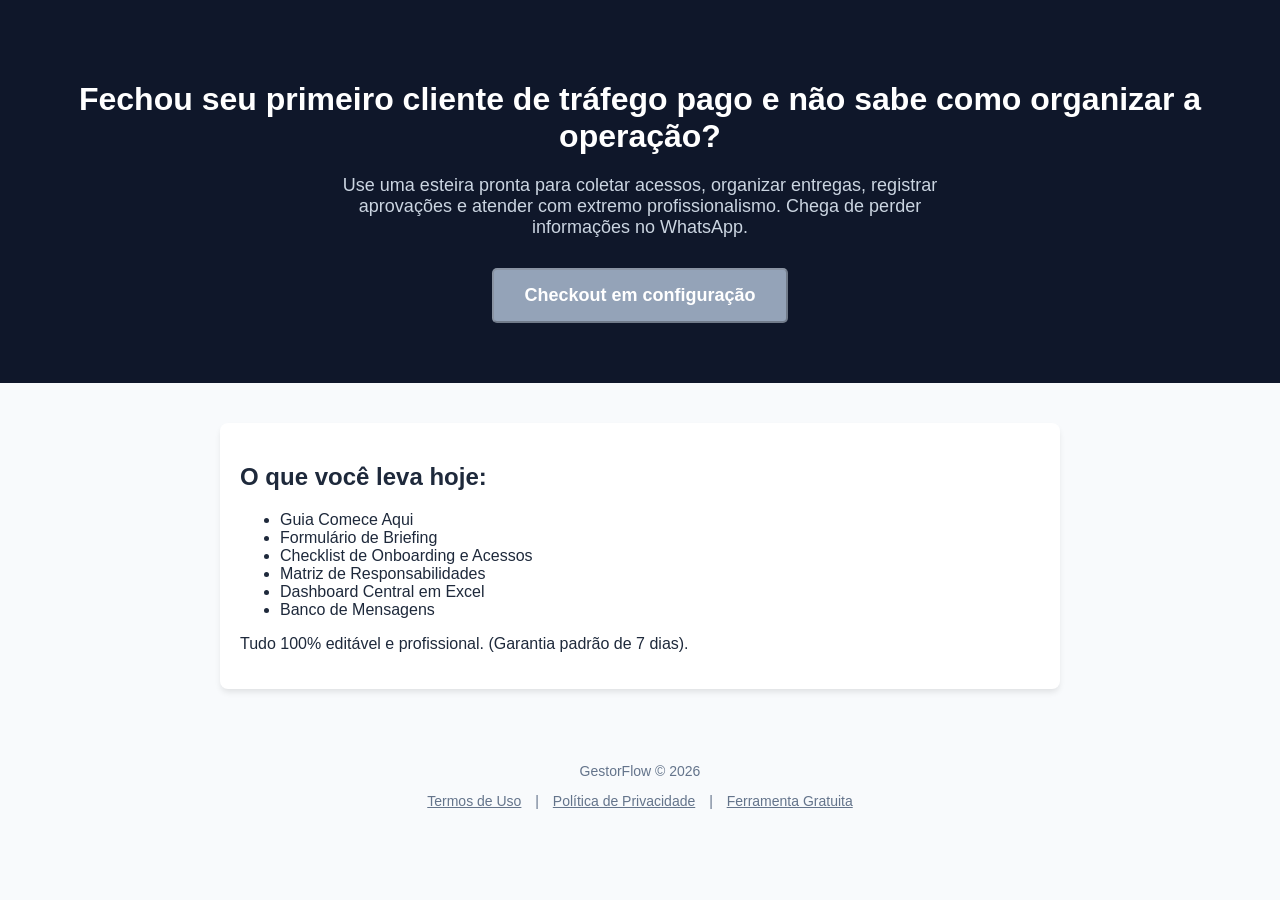
==== index.html @ c60c6555 "Add files via upload" ====
<!DOCTYPE html>
<html lang="pt-BR">
<head>
    <meta charset="UTF-8">
    <meta name="viewport" content="width=device-width, initial-scale=1.0">
    <title>GestorFlow - Sistema Operacional para Gestores de Tráfego</title>
    <meta name="description" content="Fechou seu primeiro cliente de tráfego pago e não sabe como organizar a operação? Use uma esteira pronta para organizar entregas e atender com extremo profissionalismo.">
    <style>
        body { font-family: 'Segoe UI', Tahoma, Geneva, Verdana, sans-serif; background-color: #f8fafc; color: #1e293b; margin: 0; padding: 0; }
        .hero { background: #0f172a; color: white; text-align: center; padding: 60px 20px; }
        .hero h1 { font-size: 32px; margin-bottom: 20px; }
        .hero p { font-size: 18px; max-width: 600px; margin: 0 auto; color: #cbd5e1; }
        .content { max-width: 800px; margin: 40px auto; padding: 20px; background: white; border-radius: 8px; box-shadow: 0 4px 6px -1px rgba(0, 0, 0, 0.1); }
        .btn { display: inline-block; background: #2563eb; color: white; padding: 15px 30px; text-decoration: none; font-size: 18px; font-weight: bold; border-radius: 5px; margin-top: 30px; cursor: pointer; }
        .btn:hover { background: #1d4ed8; }
        .btn:disabled, .btn[disabled] { background: #94a3b8; cursor: not-allowed; }
        .footer { text-align: center; padding: 20px; color: #64748b; font-size: 14px; }
        .footer a { color: #64748b; margin: 0 10px; }
    </style>
</head>
<body>
    <div class="hero">
        <h1>Fechou seu primeiro cliente de tráfego pago e não sabe como organizar a operação?</h1>
        <p>Use uma esteira pronta para coletar acessos, organizar entregas, registrar aprovações e atender com extremo profissionalismo. Chega de perder informações no WhatsApp.</p>
        <button id="btn-comprar" class="btn">Checkout em configuração</button>
    </div>
    <div class="content">
        <h2>O que você leva hoje:</h2>
        <ul>
            <li>Guia Comece Aqui</li>
            <li>Formulário de Briefing</li>
            <li>Checklist de Onboarding e Acessos</li>
            <li>Matriz de Responsabilidades</li>
            <li>Dashboard Central em Excel</li>
            <li>Banco de Mensagens</li>
        </ul>
        <p>Tudo 100% editável e profissional. (Garantia padrão de 7 dias).</p>
    </div>
    <div class="footer">
        <p>GestorFlow &copy; 2026</p>
        <a href="termos.html">Termos de Uso</a> | <a href="privacidade.html">Política de Privacidade</a> | <a href="ferramenta.html">Ferramenta Gratuita</a>
    </div>
    
    <script src="config.js"></script>
    <script>
        document.addEventListener('DOMContentLoaded', function() {
            const btn = document.getElementById('btn-comprar');
            const checkoutUrl = getSalesCheckoutUrl();
            
            if (checkoutUrl) {
                btn.innerText = "Quero organizar meus clientes por R$ 47";
                btn.disabled = false;
                btn.onclick = function() {
                    window.location.href = checkoutUrl;
                };
            } else {
                btn.disabled = true;
                btn.innerText = "Checkout em configuração";
            }
        });
    </script>
</body>
</html>
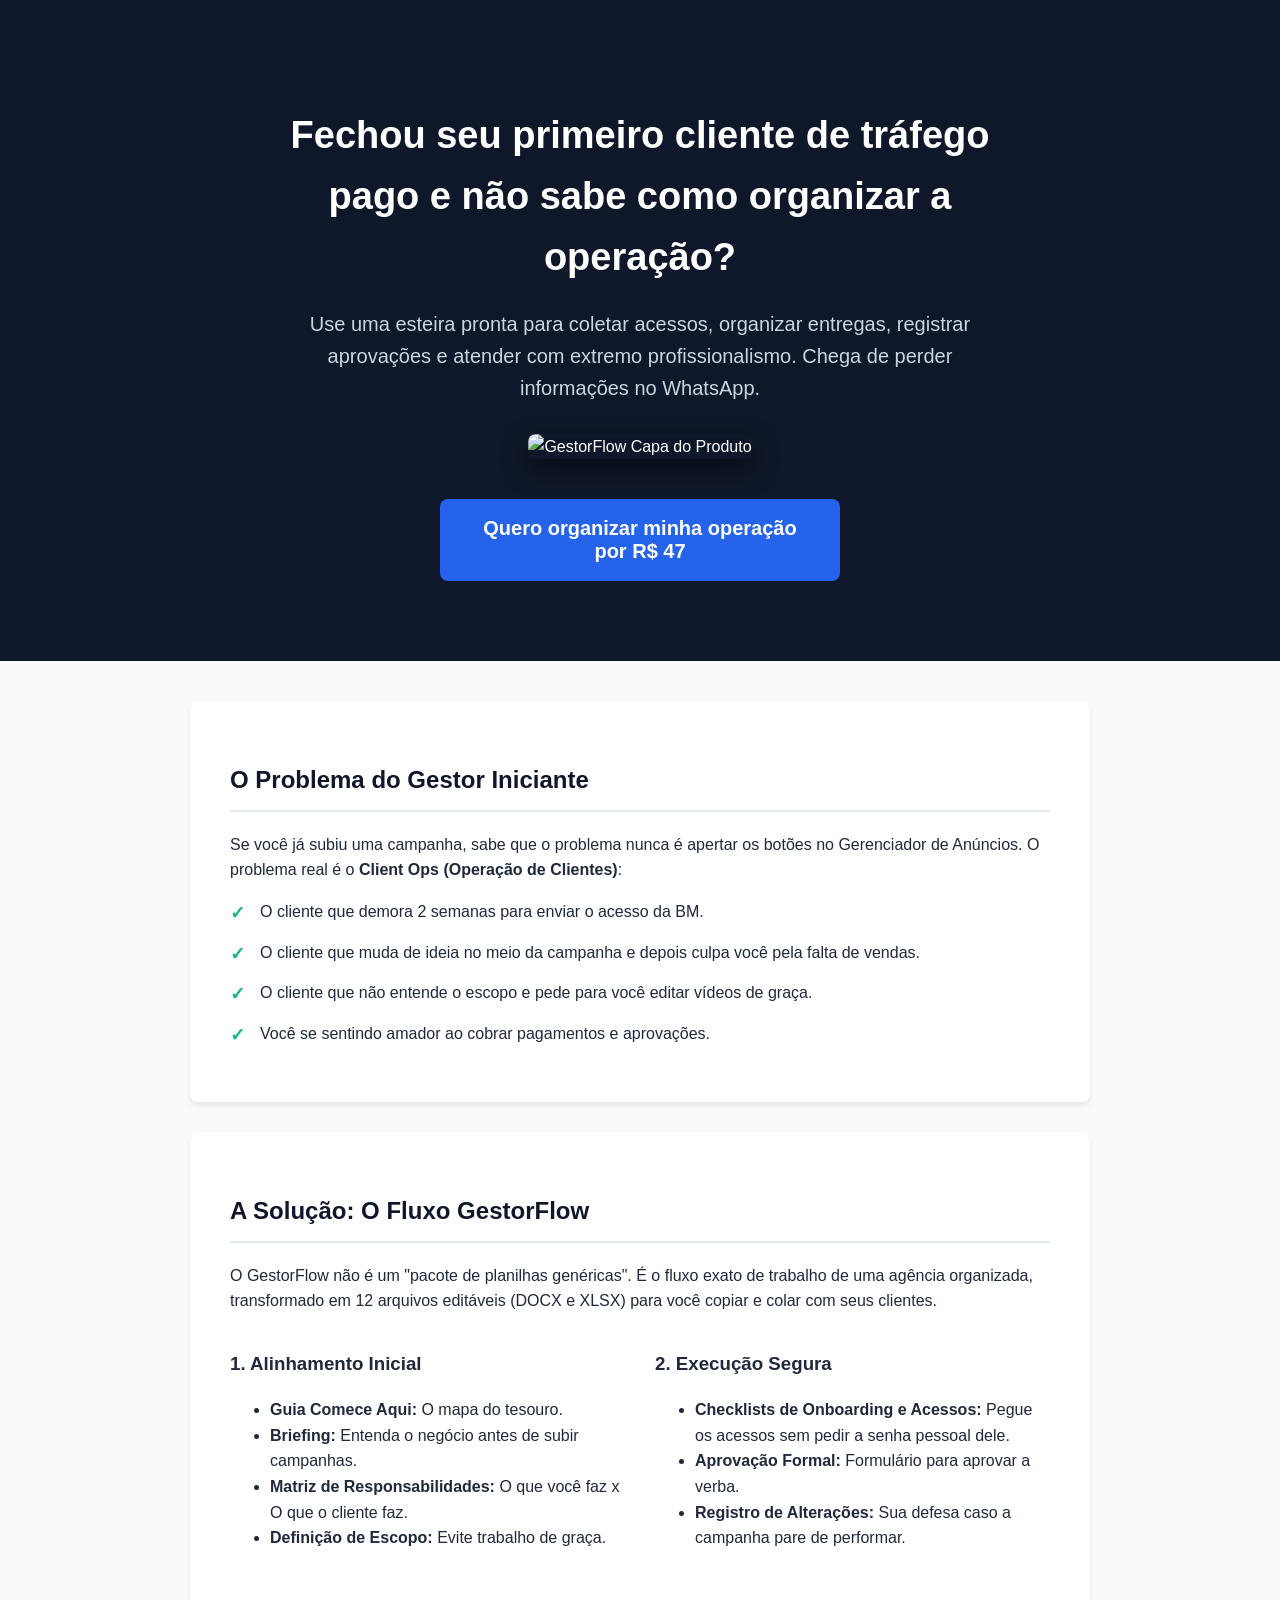
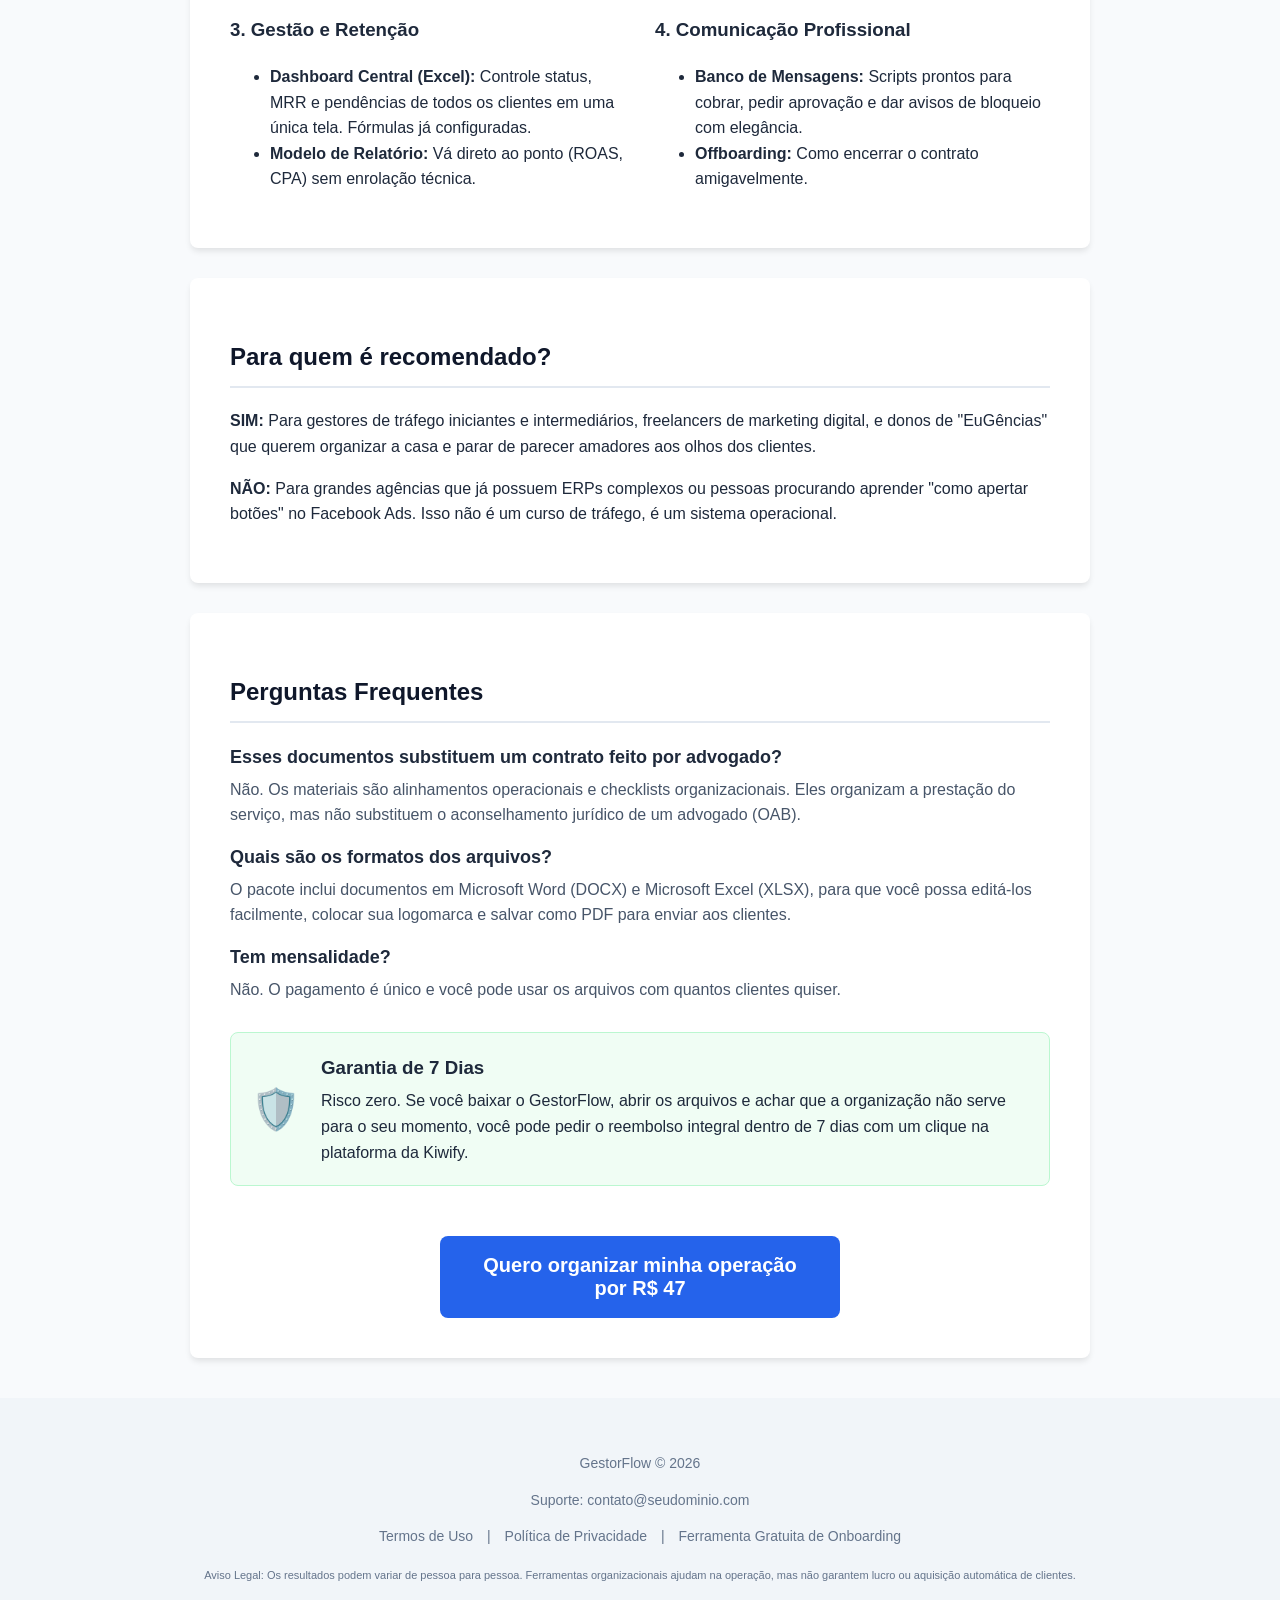
==== commit eafad363: "Add files via upload" ====
--- a/index.html
+++ b/index.html
@@ -6,56 +6,168 @@
     <title>GestorFlow - Sistema Operacional para Gestores de Tráfego</title>
     <meta name="description" content="Fechou seu primeiro cliente de tráfego pago e não sabe como organizar a operação? Use uma esteira pronta para organizar entregas e atender com extremo profissionalismo.">
     <style>
-        body { font-family: 'Segoe UI', Tahoma, Geneva, Verdana, sans-serif; background-color: #f8fafc; color: #1e293b; margin: 0; padding: 0; }
-        .hero { background: #0f172a; color: white; text-align: center; padding: 60px 20px; }
-        .hero h1 { font-size: 32px; margin-bottom: 20px; }
-        .hero p { font-size: 18px; max-width: 600px; margin: 0 auto; color: #cbd5e1; }
-        .content { max-width: 800px; margin: 40px auto; padding: 20px; background: white; border-radius: 8px; box-shadow: 0 4px 6px -1px rgba(0, 0, 0, 0.1); }
-        .btn { display: inline-block; background: #2563eb; color: white; padding: 15px 30px; text-decoration: none; font-size: 18px; font-weight: bold; border-radius: 5px; margin-top: 30px; cursor: pointer; }
-        .btn:hover { background: #1d4ed8; }
-        .btn:disabled, .btn[disabled] { background: #94a3b8; cursor: not-allowed; }
-        .footer { text-align: center; padding: 20px; color: #64748b; font-size: 14px; }
-        .footer a { color: #64748b; margin: 0 10px; }
+        body { font-family: 'Segoe UI', Tahoma, Geneva, Verdana, sans-serif; background-color: #f8fafc; color: #1e293b; margin: 0; padding: 0; line-height: 1.6; }
+        .hero { background: #0f172a; color: white; text-align: center; padding: 80px 20px; }
+        .hero h1 { font-size: 38px; margin-bottom: 20px; max-width: 800px; margin-left: auto; margin-right: auto; }
+        .hero p { font-size: 20px; max-width: 700px; margin: 0 auto 30px auto; color: #cbd5e1; }
+        .hero img { max-width: 100%; height: auto; border-radius: 8px; box-shadow: 0 10px 25px rgba(0,0,0,0.5); margin-bottom: 30px; }
+        
+        .content { max-width: 900px; margin: 40px auto; padding: 0 20px; }
+        .section { background: white; border-radius: 8px; box-shadow: 0 4px 6px -1px rgba(0, 0, 0, 0.1); padding: 40px; margin-bottom: 30px; }
+        .section h2 { color: #0f172a; border-bottom: 2px solid #e2e8f0; padding-bottom: 10px; margin-bottom: 20px; }
+        
+        .grid-2 { display: grid; grid-template-columns: 1fr 1fr; gap: 30px; }
+        @media (max-width: 768px) { .grid-2 { grid-template-columns: 1fr; } }
+        
+        ul.check-list { list-style: none; padding: 0; }
+        ul.check-list li { padding-left: 30px; position: relative; margin-bottom: 15px; }
+        ul.check-list li::before { content: '✓'; color: #10b981; font-weight: bold; position: absolute; left: 0; top: 0; font-size: 18px; }
+        
+        .btn { display: inline-block; background: #2563eb; color: white; padding: 18px 36px; text-decoration: none; font-size: 20px; font-weight: bold; border-radius: 8px; margin-top: 10px; cursor: pointer; border: none; transition: 0.3s; width: 100%; max-width: 400px; text-align: center; }
+        .btn:hover { background: #1d4ed8; transform: translateY(-2px); }
+        .btn:disabled, .btn[disabled] { background: #94a3b8; cursor: not-allowed; transform: none; }
+        
+        .faq { margin-bottom: 15px; }
+        .faq h4 { margin: 0 0 5px 0; color: #1e293b; font-size: 18px; }
+        .faq p { margin: 0 0 15px 0; color: #475569; }
+        
+        .guarantee { display: flex; align-items: center; background: #f0fdf4; border: 1px solid #bbf7d0; padding: 20px; border-radius: 8px; margin-top: 30px; }
+        .guarantee-icon { font-size: 40px; margin-right: 20px; }
+        
+        .footer { text-align: center; padding: 40px 20px; background: #f1f5f9; color: #64748b; font-size: 14px; }
+        .footer a { color: #64748b; margin: 0 10px; text-decoration: none; }
+        .footer a:hover { text-decoration: underline; }
     </style>
 </head>
 <body>
     <div class="hero">
         <h1>Fechou seu primeiro cliente de tráfego pago e não sabe como organizar a operação?</h1>
         <p>Use uma esteira pronta para coletar acessos, organizar entregas, registrar aprovações e atender com extremo profissionalismo. Chega de perder informações no WhatsApp.</p>
-        <button id="btn-comprar" class="btn">Checkout em configuração</button>
+        <img src="imagens/capa.png" alt="GestorFlow Capa do Produto" width="400">
+        <br>
+        <button id="btn-comprar-topo" class="btn">Checkout em configuração</button>
     </div>
+
     <div class="content">
-        <h2>O que você leva hoje:</h2>
-        <ul>
-            <li>Guia Comece Aqui</li>
-            <li>Formulário de Briefing</li>
-            <li>Checklist de Onboarding e Acessos</li>
-            <li>Matriz de Responsabilidades</li>
-            <li>Dashboard Central em Excel</li>
-            <li>Banco de Mensagens</li>
-        </ul>
-        <p>Tudo 100% editável e profissional. (Garantia padrão de 7 dias).</p>
+        <div class="section">
+            <h2>O Problema do Gestor Iniciante</h2>
+            <p>Se você já subiu uma campanha, sabe que o problema nunca é apertar os botões no Gerenciador de Anúncios. O problema real é o <strong>Client Ops (Operação de Clientes)</strong>:</p>
+            <ul class="check-list">
+                <li>O cliente que demora 2 semanas para enviar o acesso da BM.</li>
+                <li>O cliente que muda de ideia no meio da campanha e depois culpa você pela falta de vendas.</li>
+                <li>O cliente que não entende o escopo e pede para você editar vídeos de graça.</li>
+                <li>Você se sentindo amador ao cobrar pagamentos e aprovações.</li>
+            </ul>
+        </div>
+
+        <div class="section">
+            <h2>A Solução: O Fluxo GestorFlow</h2>
+            <p>O GestorFlow não é um "pacote de planilhas genéricas". É o fluxo exato de trabalho de uma agência organizada, transformado em 12 arquivos editáveis (DOCX e XLSX) para você copiar e colar com seus clientes.</p>
+            
+            <div class="grid-2">
+                <div>
+                    <h3>1. Alinhamento Inicial</h3>
+                    <ul>
+                        <li><strong>Guia Comece Aqui:</strong> O mapa do tesouro.</li>
+                        <li><strong>Briefing:</strong> Entenda o negócio antes de subir campanhas.</li>
+                        <li><strong>Matriz de Responsabilidades:</strong> O que você faz x O que o cliente faz.</li>
+                        <li><strong>Definição de Escopo:</strong> Evite trabalho de graça.</li>
+                    </ul>
+                </div>
+                <div>
+                    <h3>2. Execução Segura</h3>
+                    <ul>
+                        <li><strong>Checklists de Onboarding e Acessos:</strong> Pegue os acessos sem pedir a senha pessoal dele.</li>
+                        <li><strong>Aprovação Formal:</strong> Formulário para aprovar a verba.</li>
+                        <li><strong>Registro de Alterações:</strong> Sua defesa caso a campanha pare de performar.</li>
+                    </ul>
+                </div>
+                <div>
+                    <h3>3. Gestão e Retenção</h3>
+                    <ul>
+                        <li><strong>Dashboard Central (Excel):</strong> Controle status, MRR e pendências de todos os clientes em uma única tela. Fórmulas já configuradas.</li>
+                        <li><strong>Modelo de Relatório:</strong> Vá direto ao ponto (ROAS, CPA) sem enrolação técnica.</li>
+                    </ul>
+                </div>
+                <div>
+                    <h3>4. Comunicação Profissional</h3>
+                    <ul>
+                        <li><strong>Banco de Mensagens:</strong> Scripts prontos para cobrar, pedir aprovação e dar avisos de bloqueio com elegância.</li>
+                        <li><strong>Offboarding:</strong> Como encerrar o contrato amigavelmente.</li>
+                    </ul>
+                </div>
+            </div>
+        </div>
+
+        <div class="section">
+            <h2>Para quem é recomendado?</h2>
+            <p><strong>SIM:</strong> Para gestores de tráfego iniciantes e intermediários, freelancers de marketing digital, e donos de "EuGências" que querem organizar a casa e parar de parecer amadores aos olhos dos clientes.</p>
+            <p><strong>NÃO:</strong> Para grandes agências que já possuem ERPs complexos ou pessoas procurando aprender "como apertar botões" no Facebook Ads. Isso não é um curso de tráfego, é um sistema operacional.</p>
+        </div>
+
+        <div class="section">
+            <h2>Perguntas Frequentes</h2>
+            <div class="faq">
+                <h4>Esses documentos substituem um contrato feito por advogado?</h4>
+                <p>Não. Os materiais são alinhamentos operacionais e checklists organizacionais. Eles organizam a prestação do serviço, mas não substituem o aconselhamento jurídico de um advogado (OAB).</p>
+            </div>
+            <div class="faq">
+                <h4>Quais são os formatos dos arquivos?</h4>
+                <p>O pacote inclui documentos em Microsoft Word (DOCX) e Microsoft Excel (XLSX), para que você possa editá-los facilmente, colocar sua logomarca e salvar como PDF para enviar aos clientes.</p>
+            </div>
+            <div class="faq">
+                <h4>Tem mensalidade?</h4>
+                <p>Não. O pagamento é único e você pode usar os arquivos com quantos clientes quiser.</p>
+            </div>
+            
+            <div class="guarantee">
+                <div class="guarantee-icon">🛡️</div>
+                <div>
+                    <h3 style="margin: 0 0 5px 0;">Garantia de 7 Dias</h3>
+                    <p style="margin: 0;">Risco zero. Se você baixar o GestorFlow, abrir os arquivos e achar que a organização não serve para o seu momento, você pode pedir o reembolso integral dentro de 7 dias com um clique na plataforma da Kiwify.</p>
+                </div>
+            </div>
+            
+            <div style="text-align: center; margin-top: 40px;">
+                <button id="btn-comprar-baixo" class="btn">Quero organizar minha operação (R$ 47)</button>
+            </div>
+        </div>
     </div>
+
     <div class="footer">
         <p>GestorFlow &copy; 2026</p>
-        <a href="termos.html">Termos de Uso</a> | <a href="privacidade.html">Política de Privacidade</a> | <a href="ferramenta.html">Ferramenta Gratuita</a>
+        <p>Suporte: contato@seudominio.com</p>
+        <p>
+            <a href="termos.html">Termos de Uso</a> | 
+            <a href="privacidade.html">Política de Privacidade</a> | 
+            <a href="ferramenta.html">Ferramenta Gratuita de Onboarding</a>
+        </p>
+        <p style="font-size: 11px; margin-top: 20px;">
+            Aviso Legal: Os resultados podem variar de pessoa para pessoa. Ferramentas organizacionais ajudam na operação, mas não garantem lucro ou aquisição automática de clientes.
+        </p>
     </div>
     
     <script src="config.js"></script>
     <script>
         document.addEventListener('DOMContentLoaded', function() {
-            const btn = document.getElementById('btn-comprar');
+            const btnTopo = document.getElementById('btn-comprar-topo');
+            const btnBaixo = document.getElementById('btn-comprar-baixo');
             const checkoutUrl = getSalesCheckoutUrl();
             
             if (checkoutUrl) {
-                btn.innerText = "Quero organizar meus clientes por R$ 47";
-                btn.disabled = false;
-                btn.onclick = function() {
-                    window.location.href = checkoutUrl;
-                };
+                const url = checkoutUrl;
+                btnTopo.innerText = "Quero organizar minha operação por R$ 47";
+                btnTopo.disabled = false;
+                btnTopo.onclick = function() { window.location.href = url; };
+                
+                btnBaixo.innerText = "Quero organizar minha operação por R$ 47";
+                btnBaixo.disabled = false;
+                btnBaixo.onclick = function() { window.location.href = url; };
             } else {
-                btn.disabled = true;
-                btn.innerText = "Checkout em configuração";
+                btnTopo.disabled = true;
+                btnTopo.innerText = "Checkout em configuração";
+                btnBaixo.disabled = true;
+                btnBaixo.innerText = "Checkout em configuração";
             }
         });
     </script>
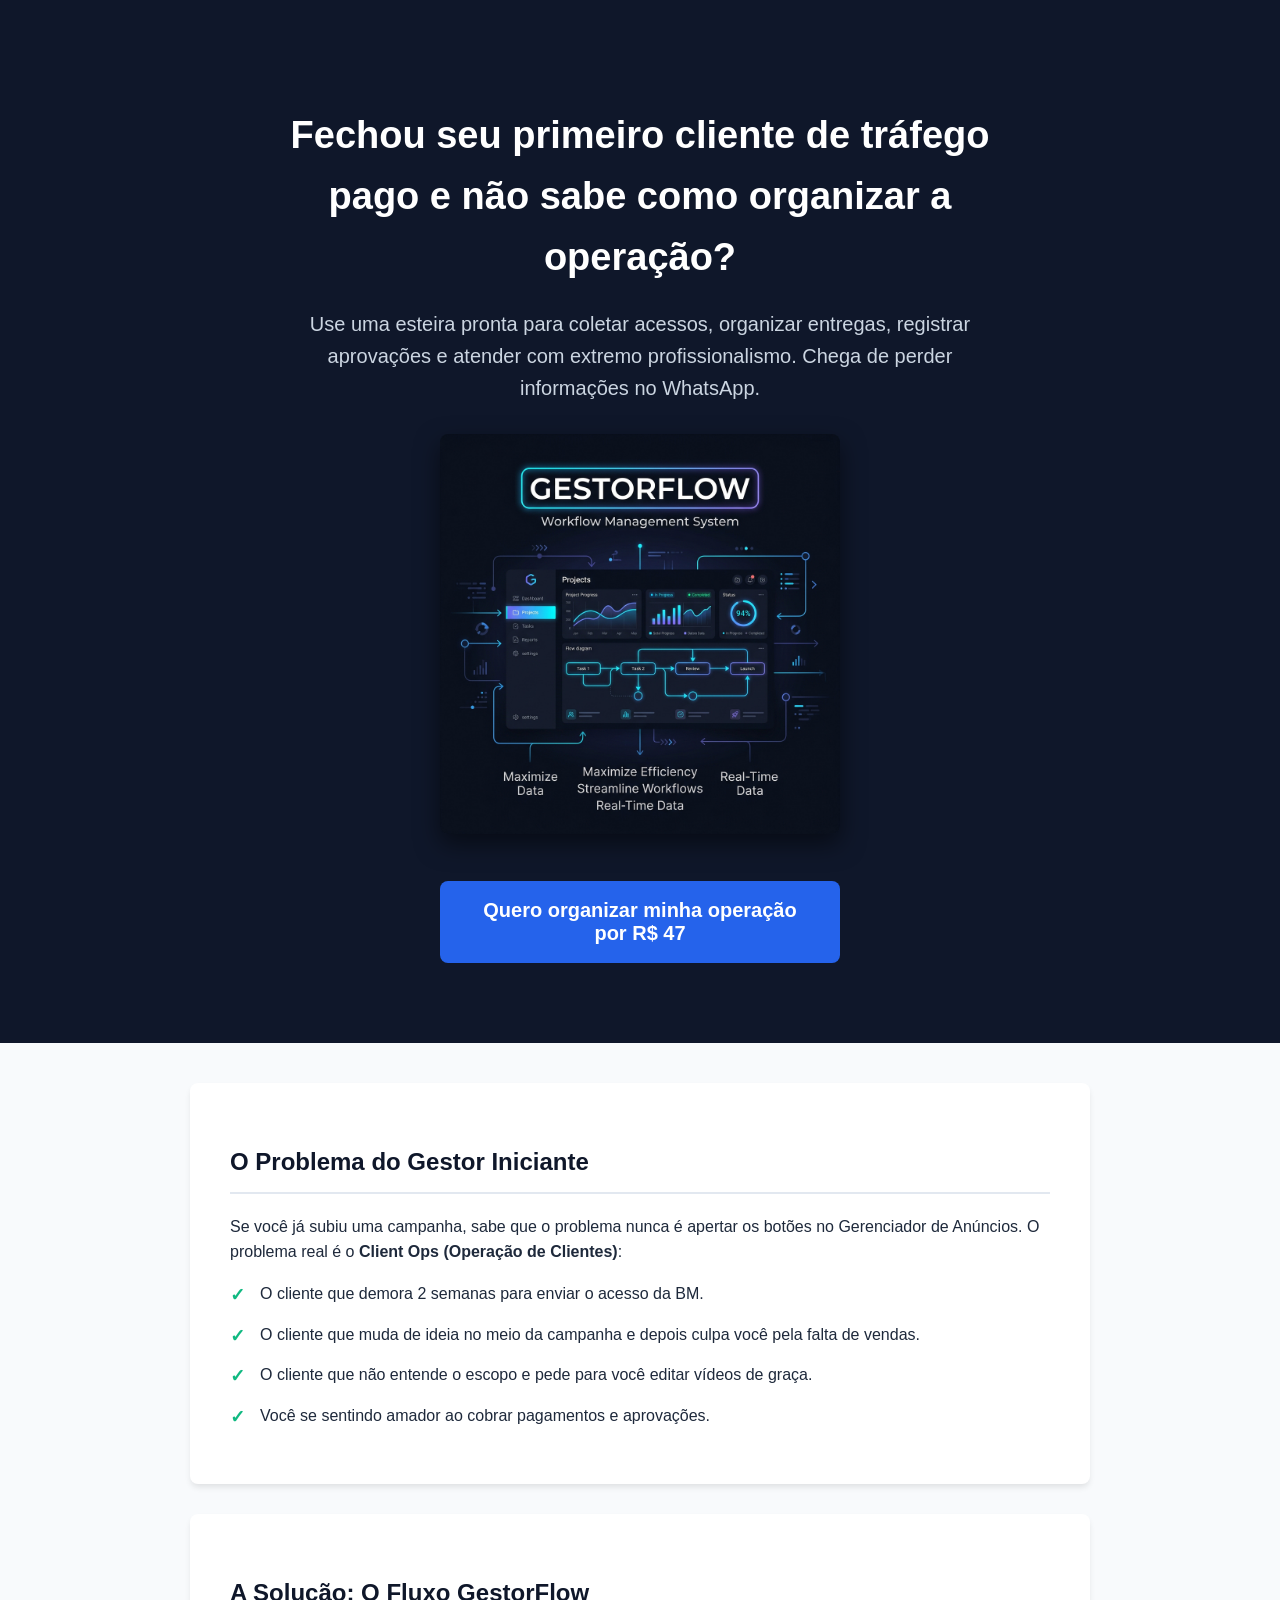
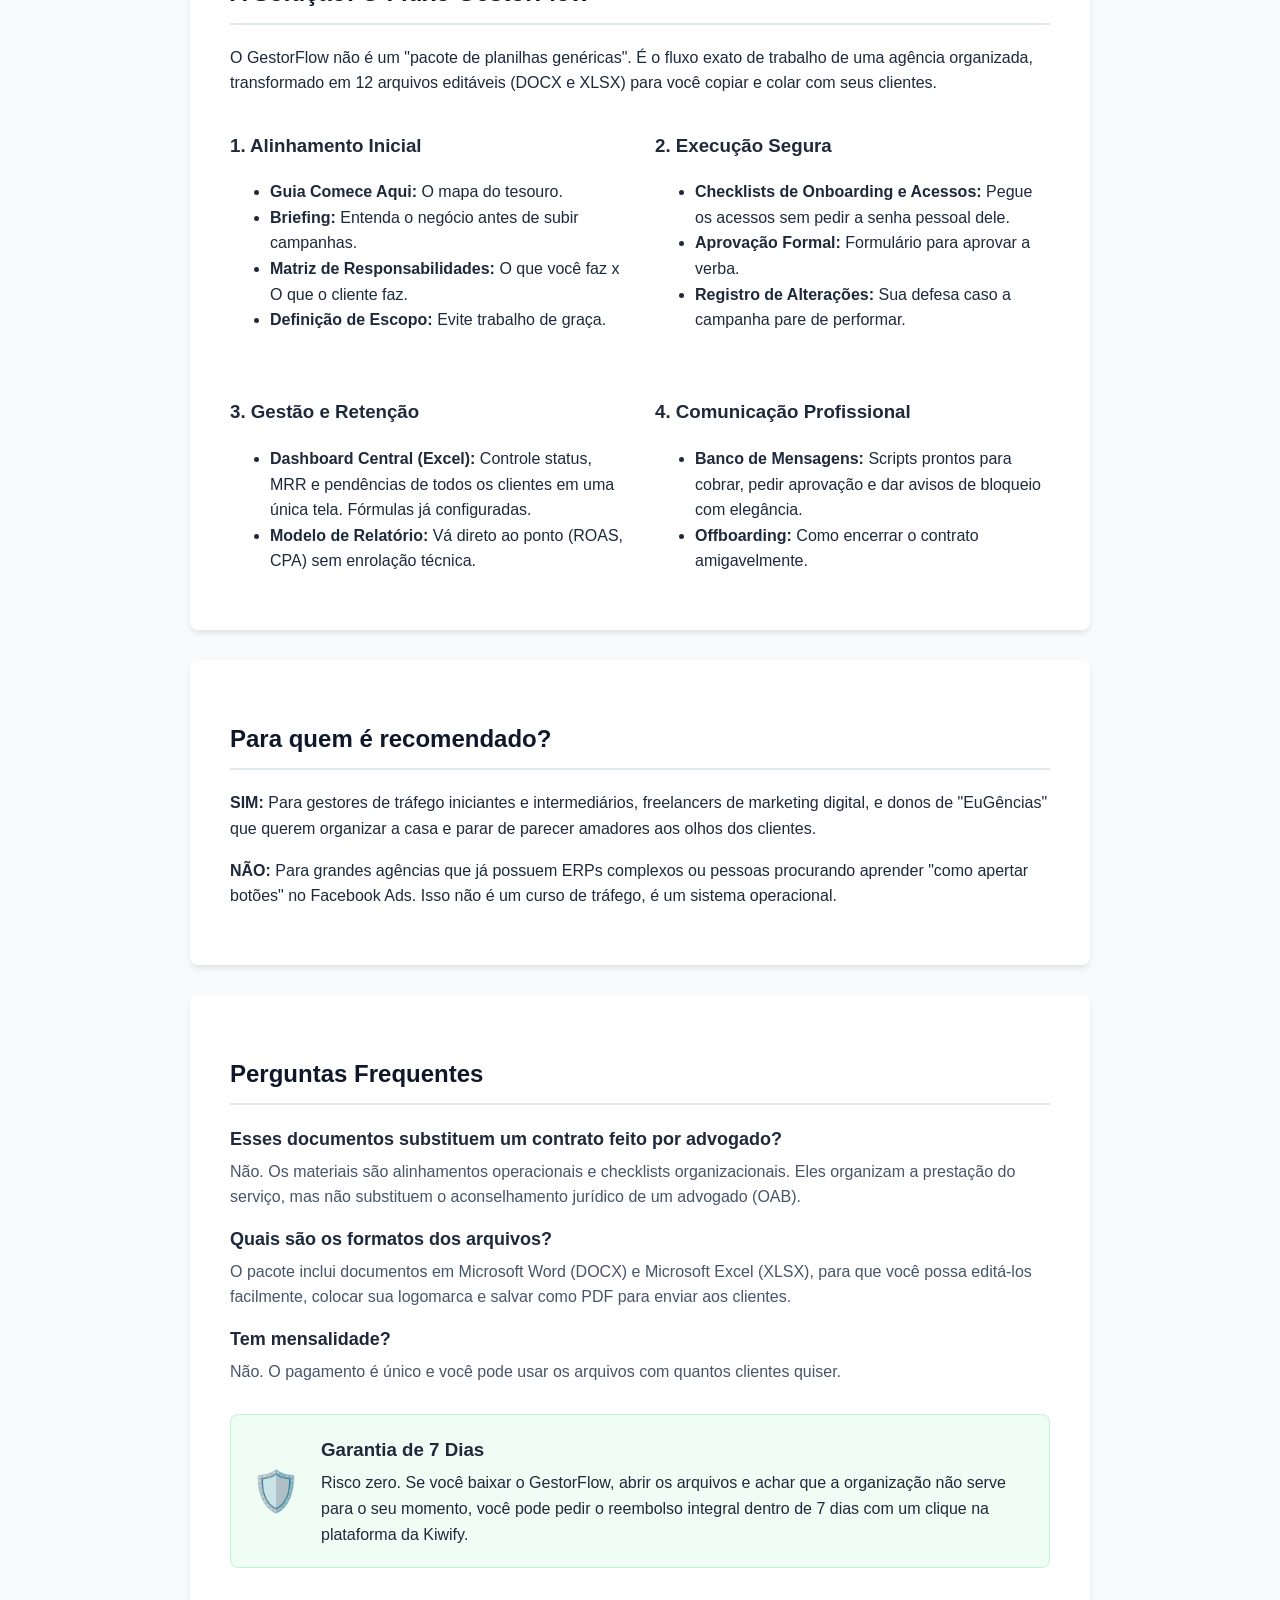
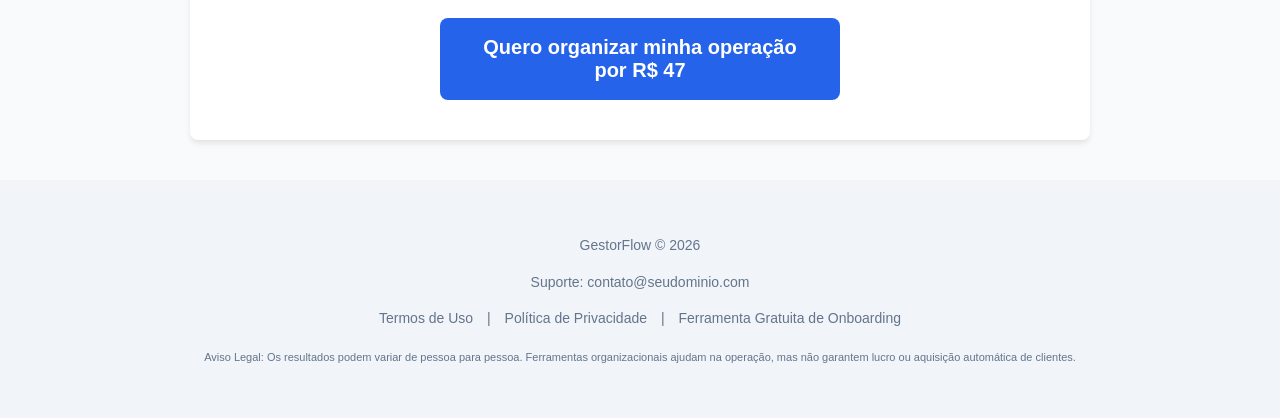
==== commit dba0c8fa: "Add files via upload" ====
--- a/index.html
+++ b/index.html
@@ -43,7 +43,7 @@
     <div class="hero">
         <h1>Fechou seu primeiro cliente de tráfego pago e não sabe como organizar a operação?</h1>
         <p>Use uma esteira pronta para coletar acessos, organizar entregas, registrar aprovações e atender com extremo profissionalismo. Chega de perder informações no WhatsApp.</p>
-        <img src="imagens/capa.png" alt="GestorFlow Capa do Produto" width="400">
+        <img src="capa.png" alt="GestorFlow Capa do Produto" width="400">
         <br>
         <button id="btn-comprar-topo" class="btn">Checkout em configuração</button>
     </div>
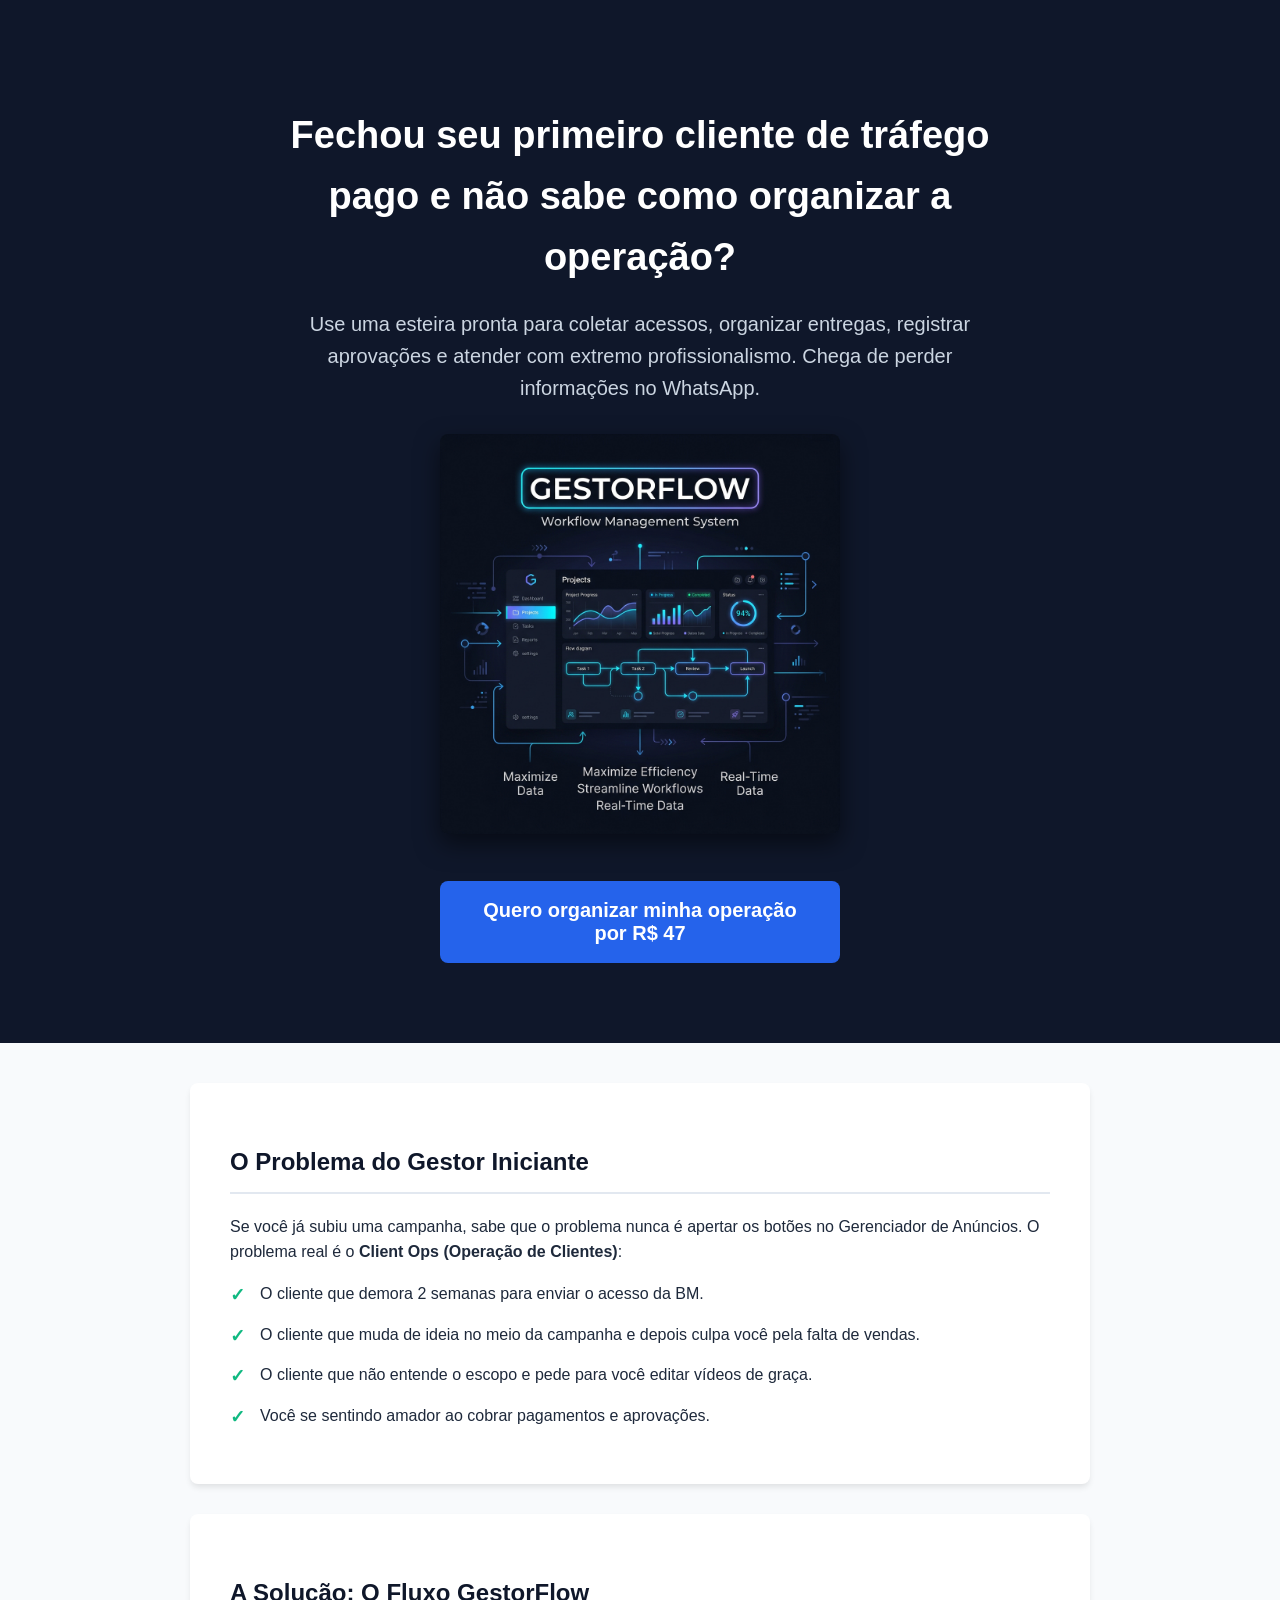
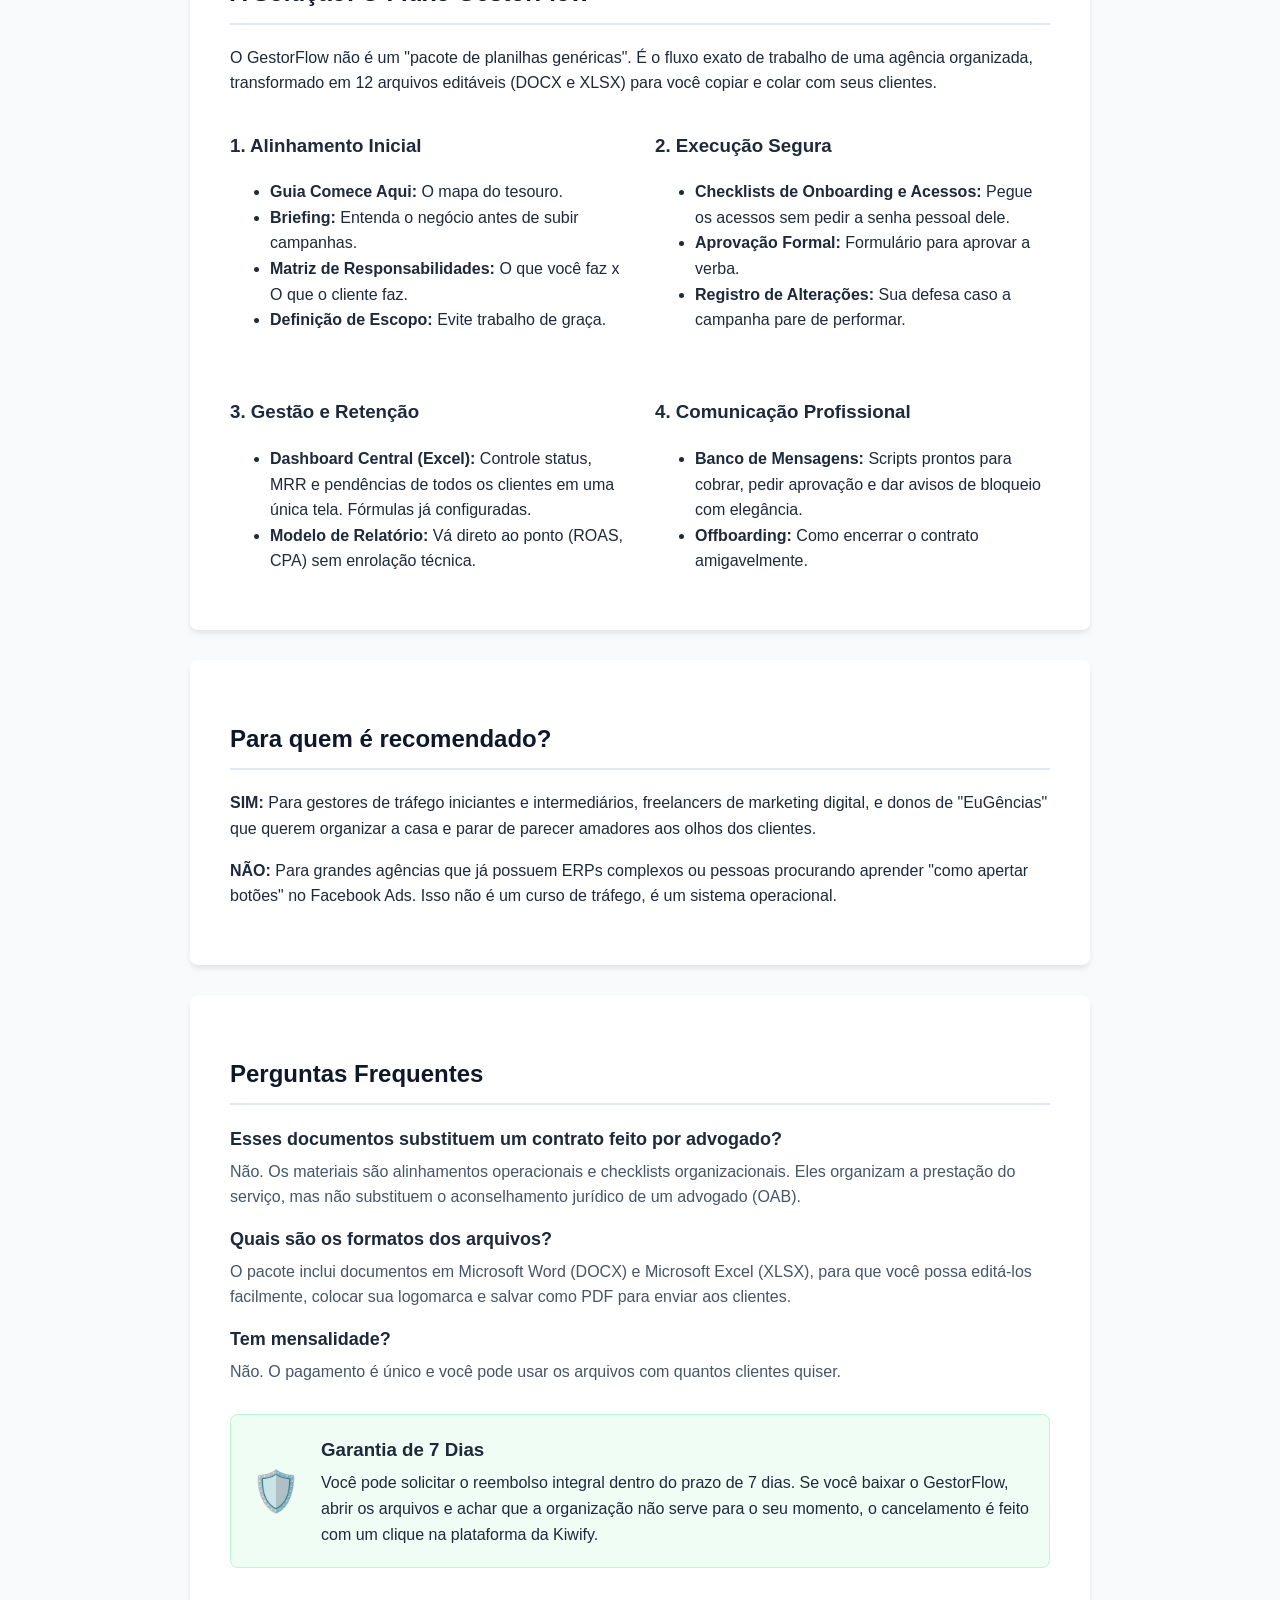
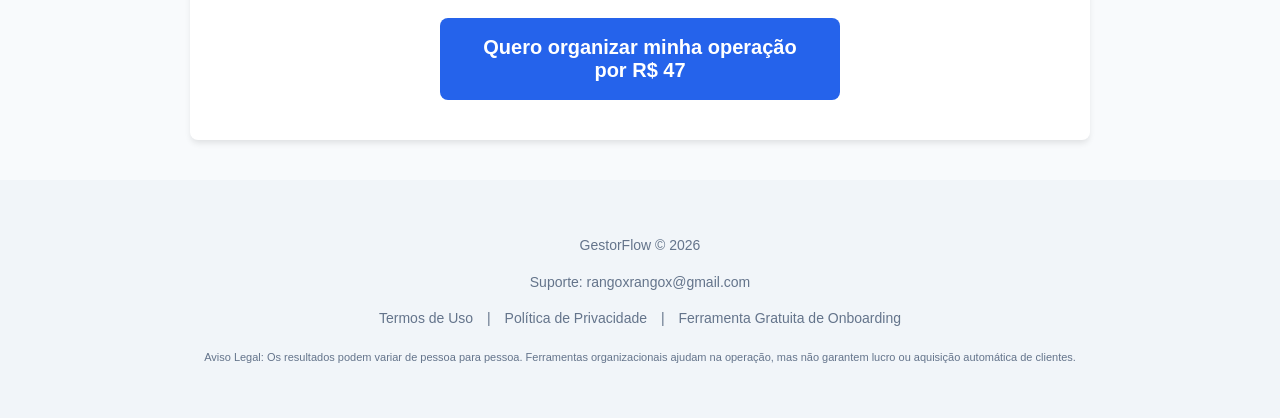
==== commit 30c7a480: "Add files via upload" ====
--- a/index.html
+++ b/index.html
@@ -124,7 +124,7 @@
                 <div class="guarantee-icon">🛡️</div>
                 <div>
                     <h3 style="margin: 0 0 5px 0;">Garantia de 7 Dias</h3>
-                    <p style="margin: 0;">Risco zero. Se você baixar o GestorFlow, abrir os arquivos e achar que a organização não serve para o seu momento, você pode pedir o reembolso integral dentro de 7 dias com um clique na plataforma da Kiwify.</p>
+                    <p style="margin: 0;">Você pode solicitar o reembolso integral dentro do prazo de 7 dias. Se você baixar o GestorFlow, abrir os arquivos e achar que a organização não serve para o seu momento, o cancelamento é feito com um clique na plataforma da Kiwify.</p>
                 </div>
             </div>
             
@@ -136,7 +136,7 @@
 
     <div class="footer">
         <p>GestorFlow &copy; 2026</p>
-        <p>Suporte: contato@seudominio.com</p>
+        <p>Suporte: rangoxrangox@gmail.com</p>
         <p>
             <a href="termos.html">Termos de Uso</a> | 
             <a href="privacidade.html">Política de Privacidade</a> | 
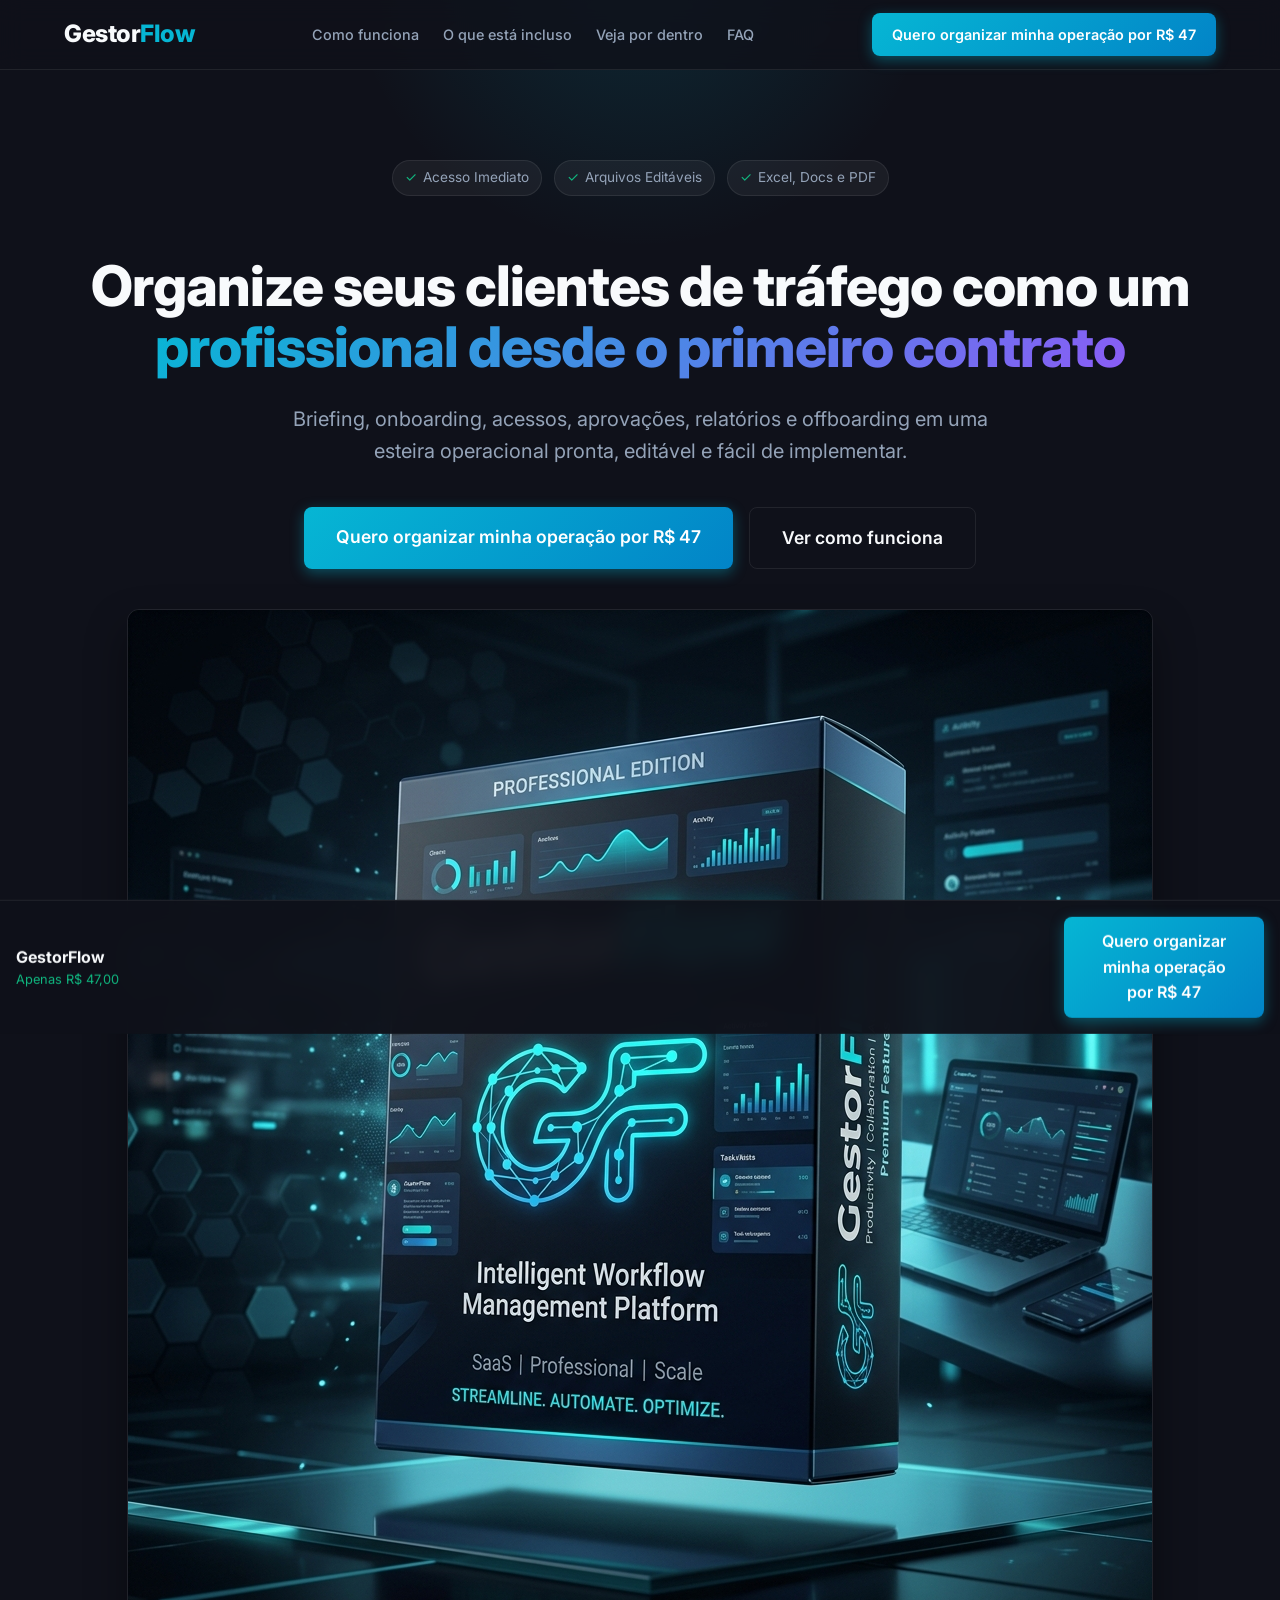
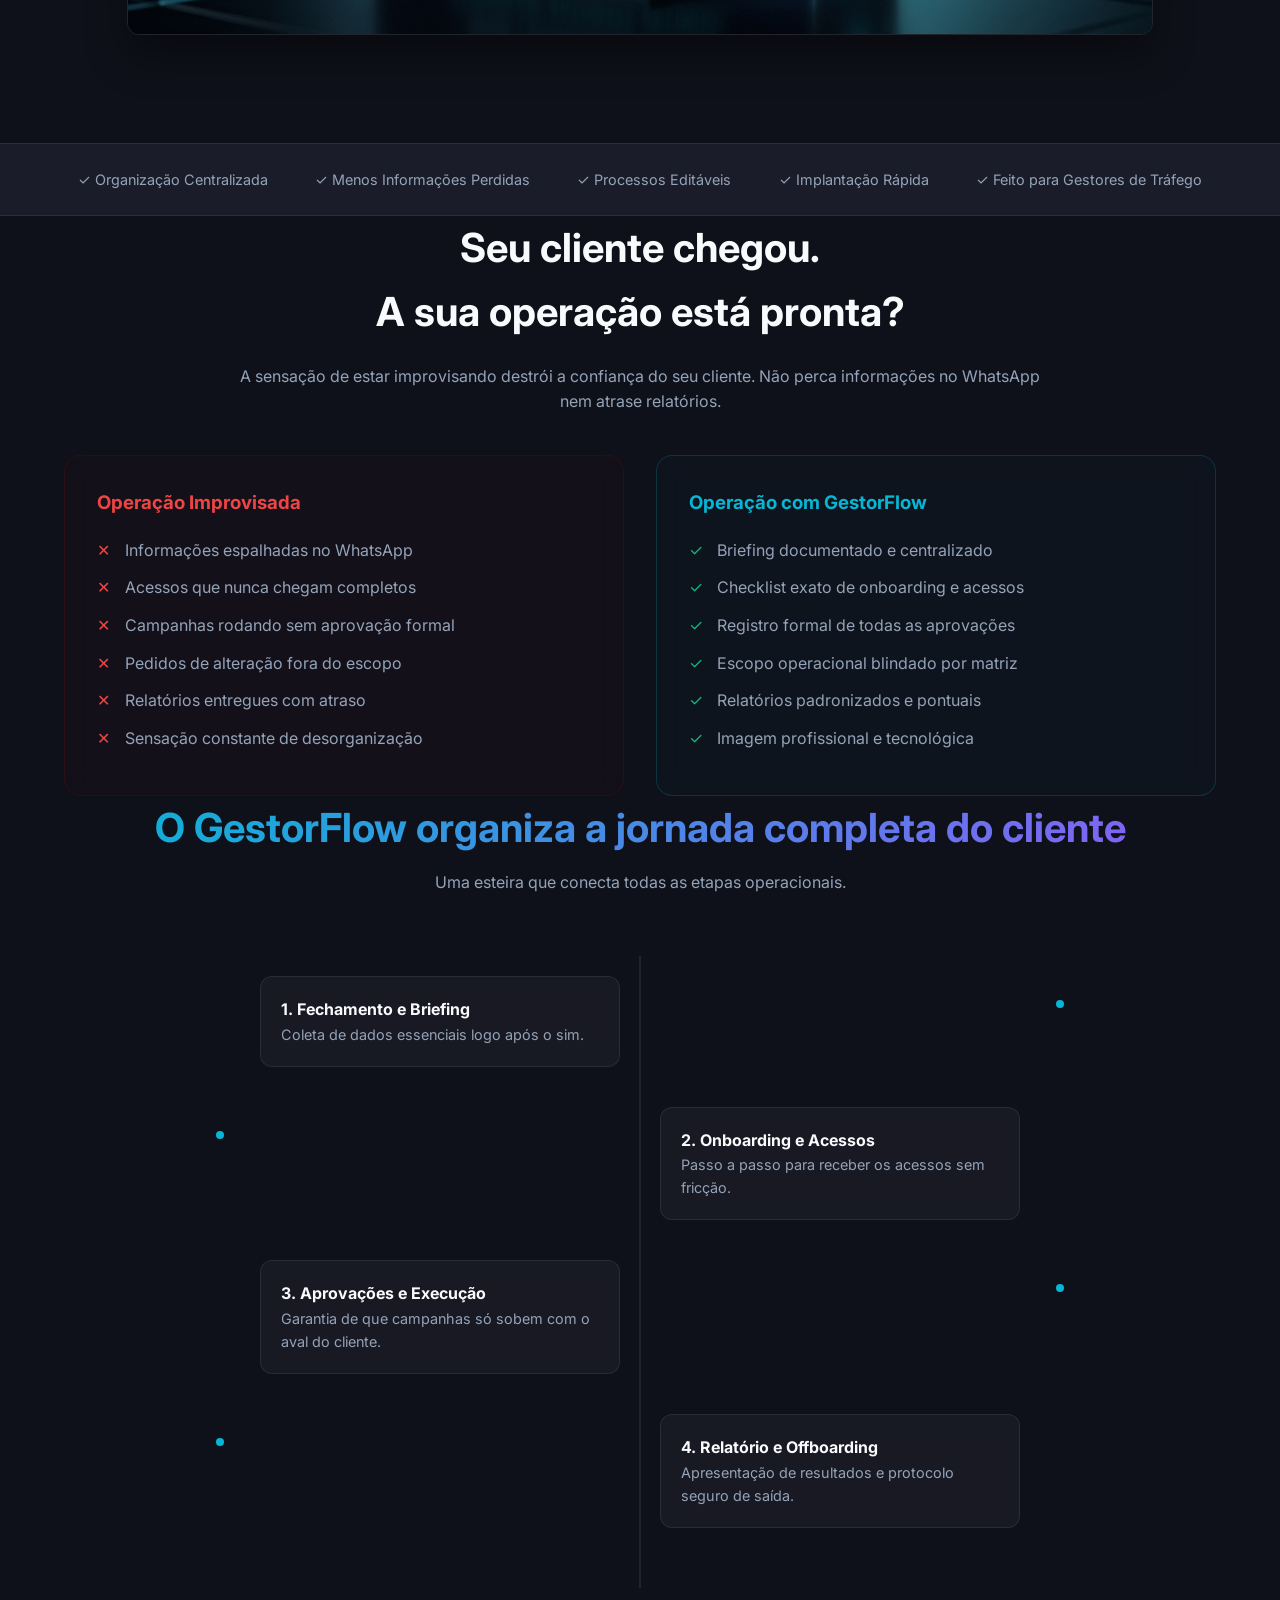
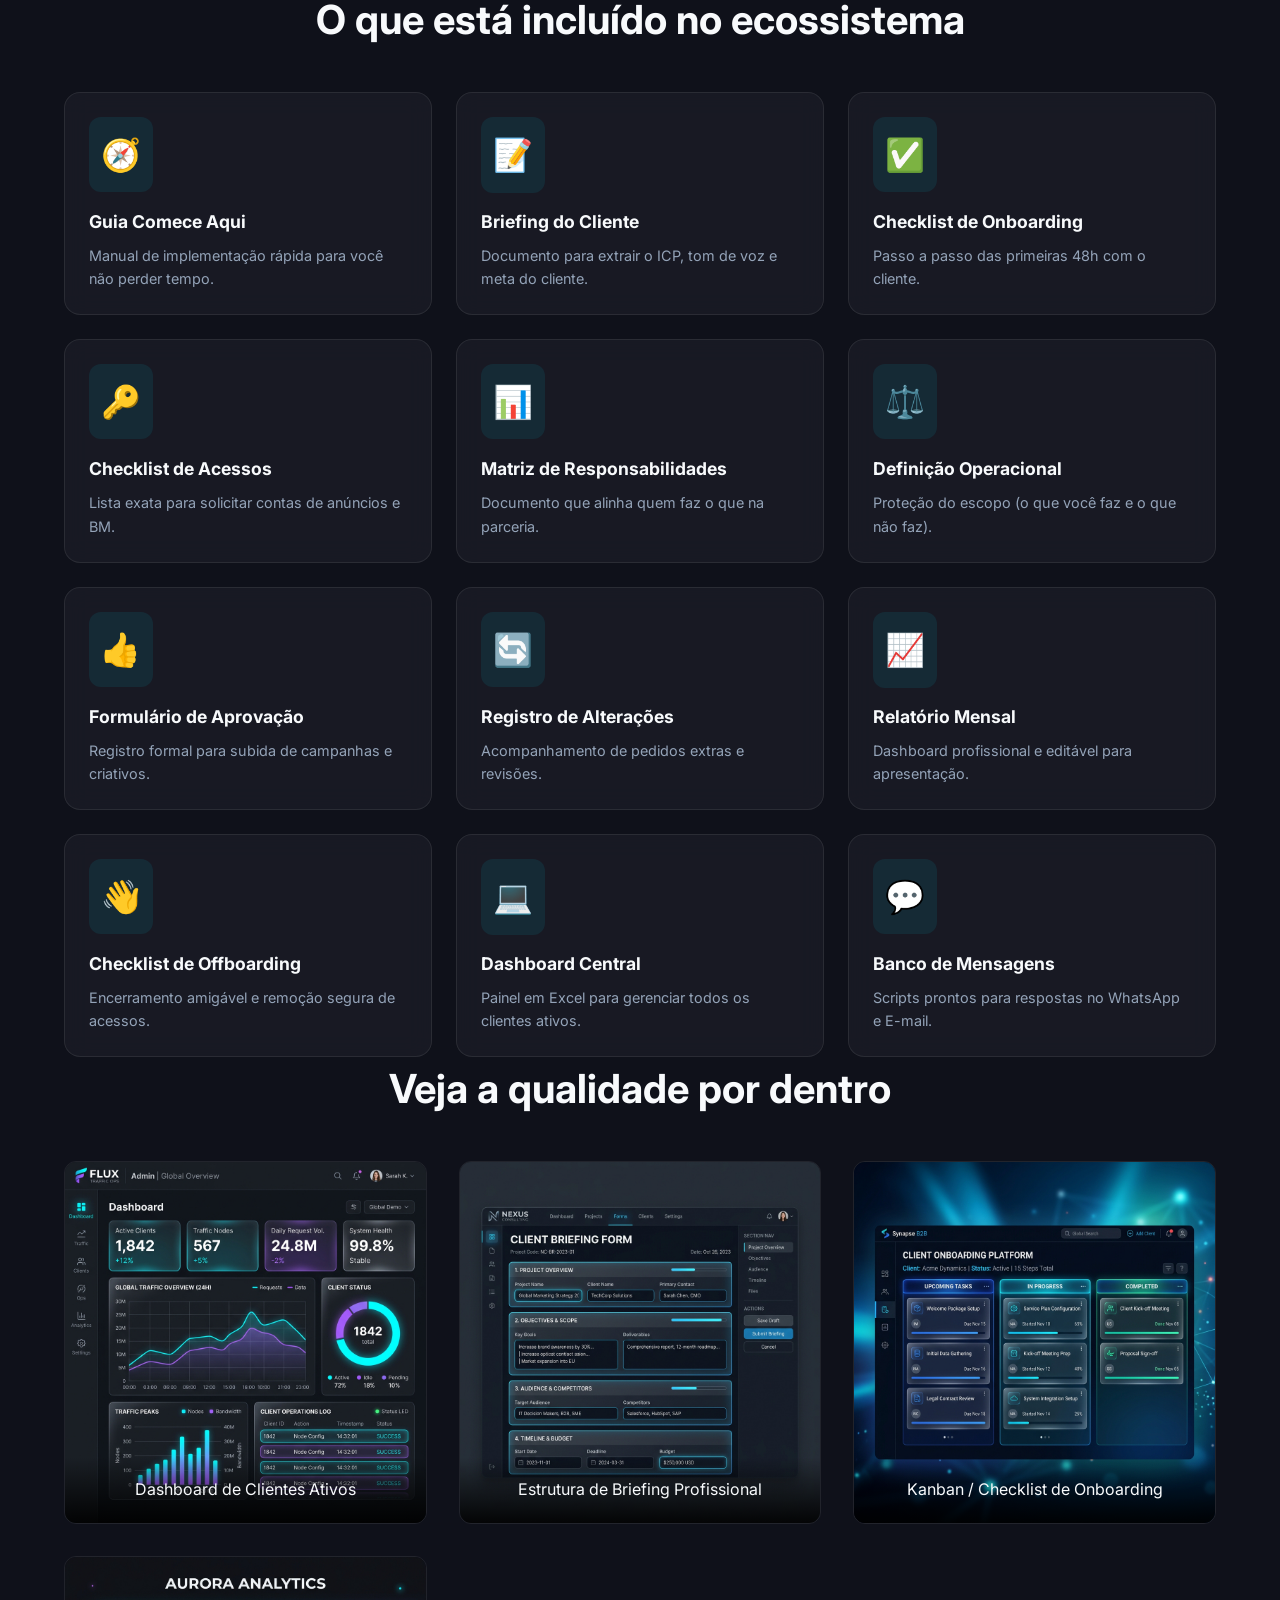
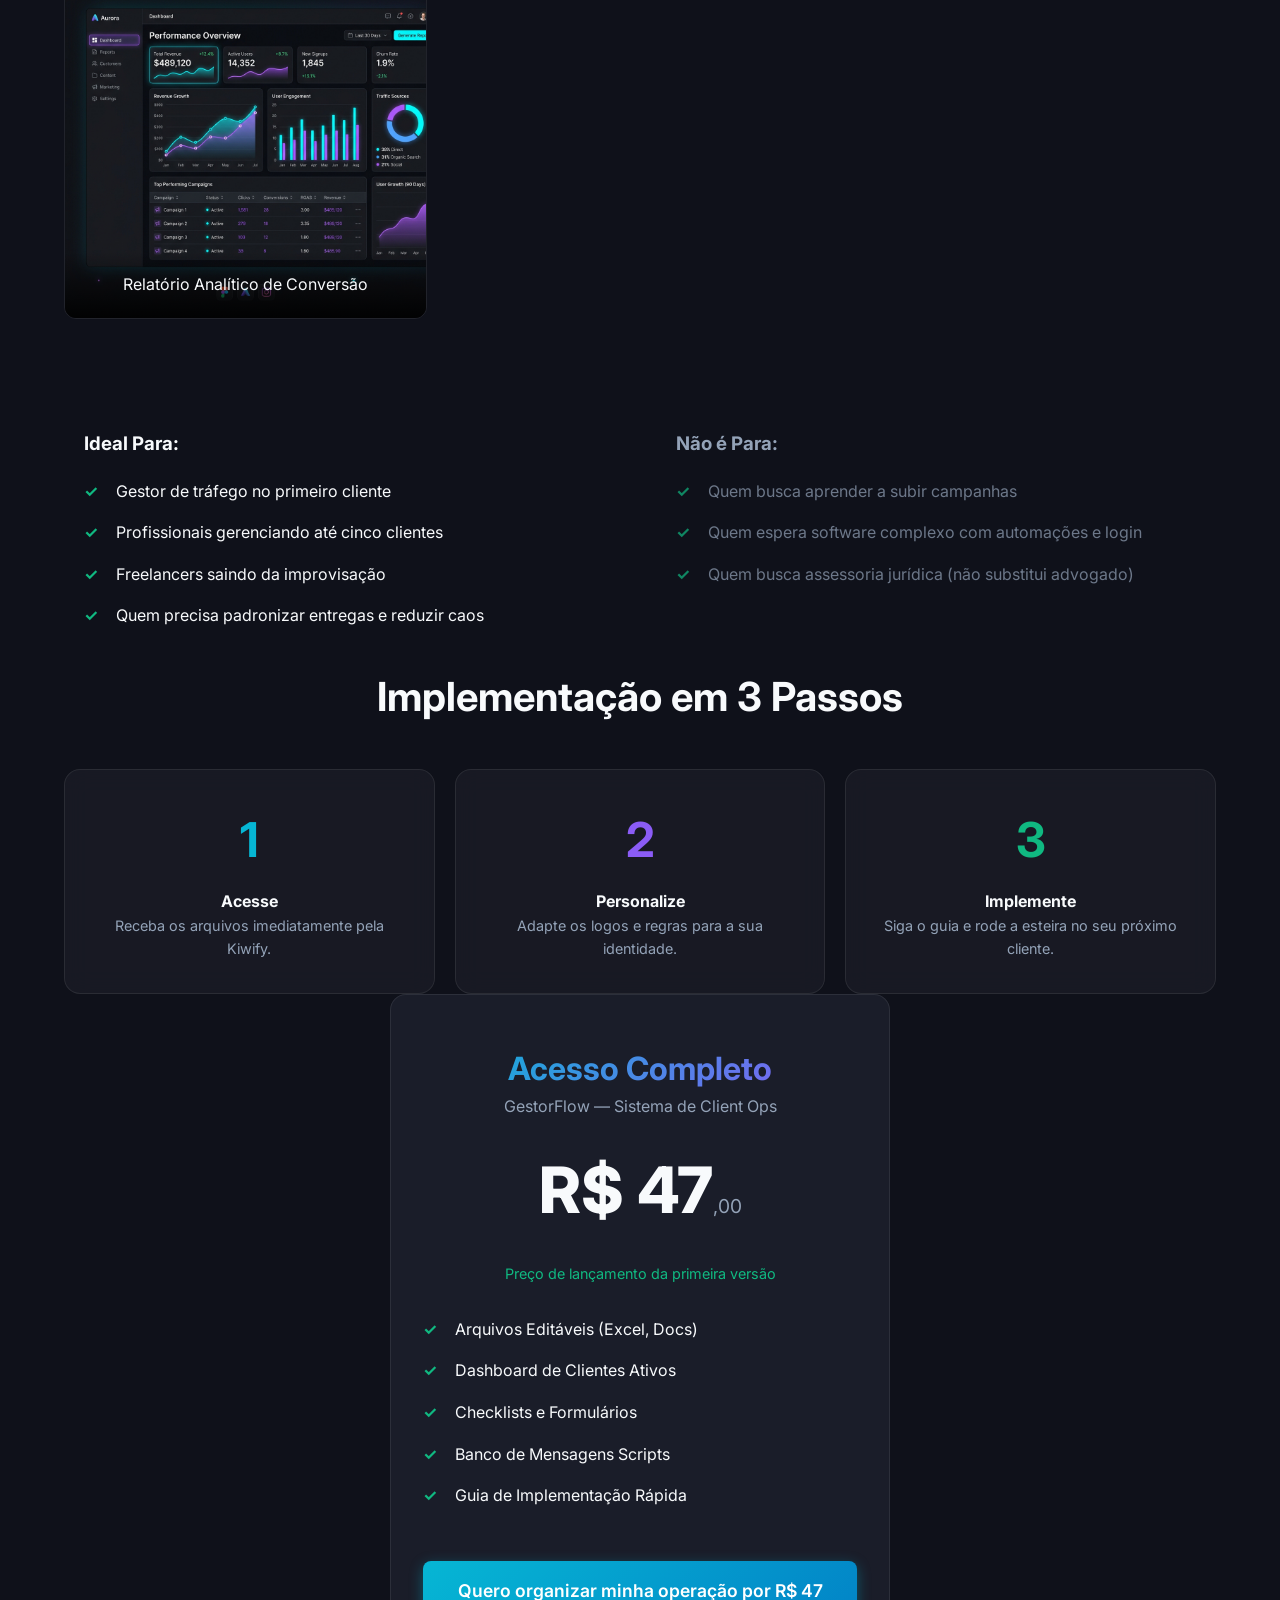
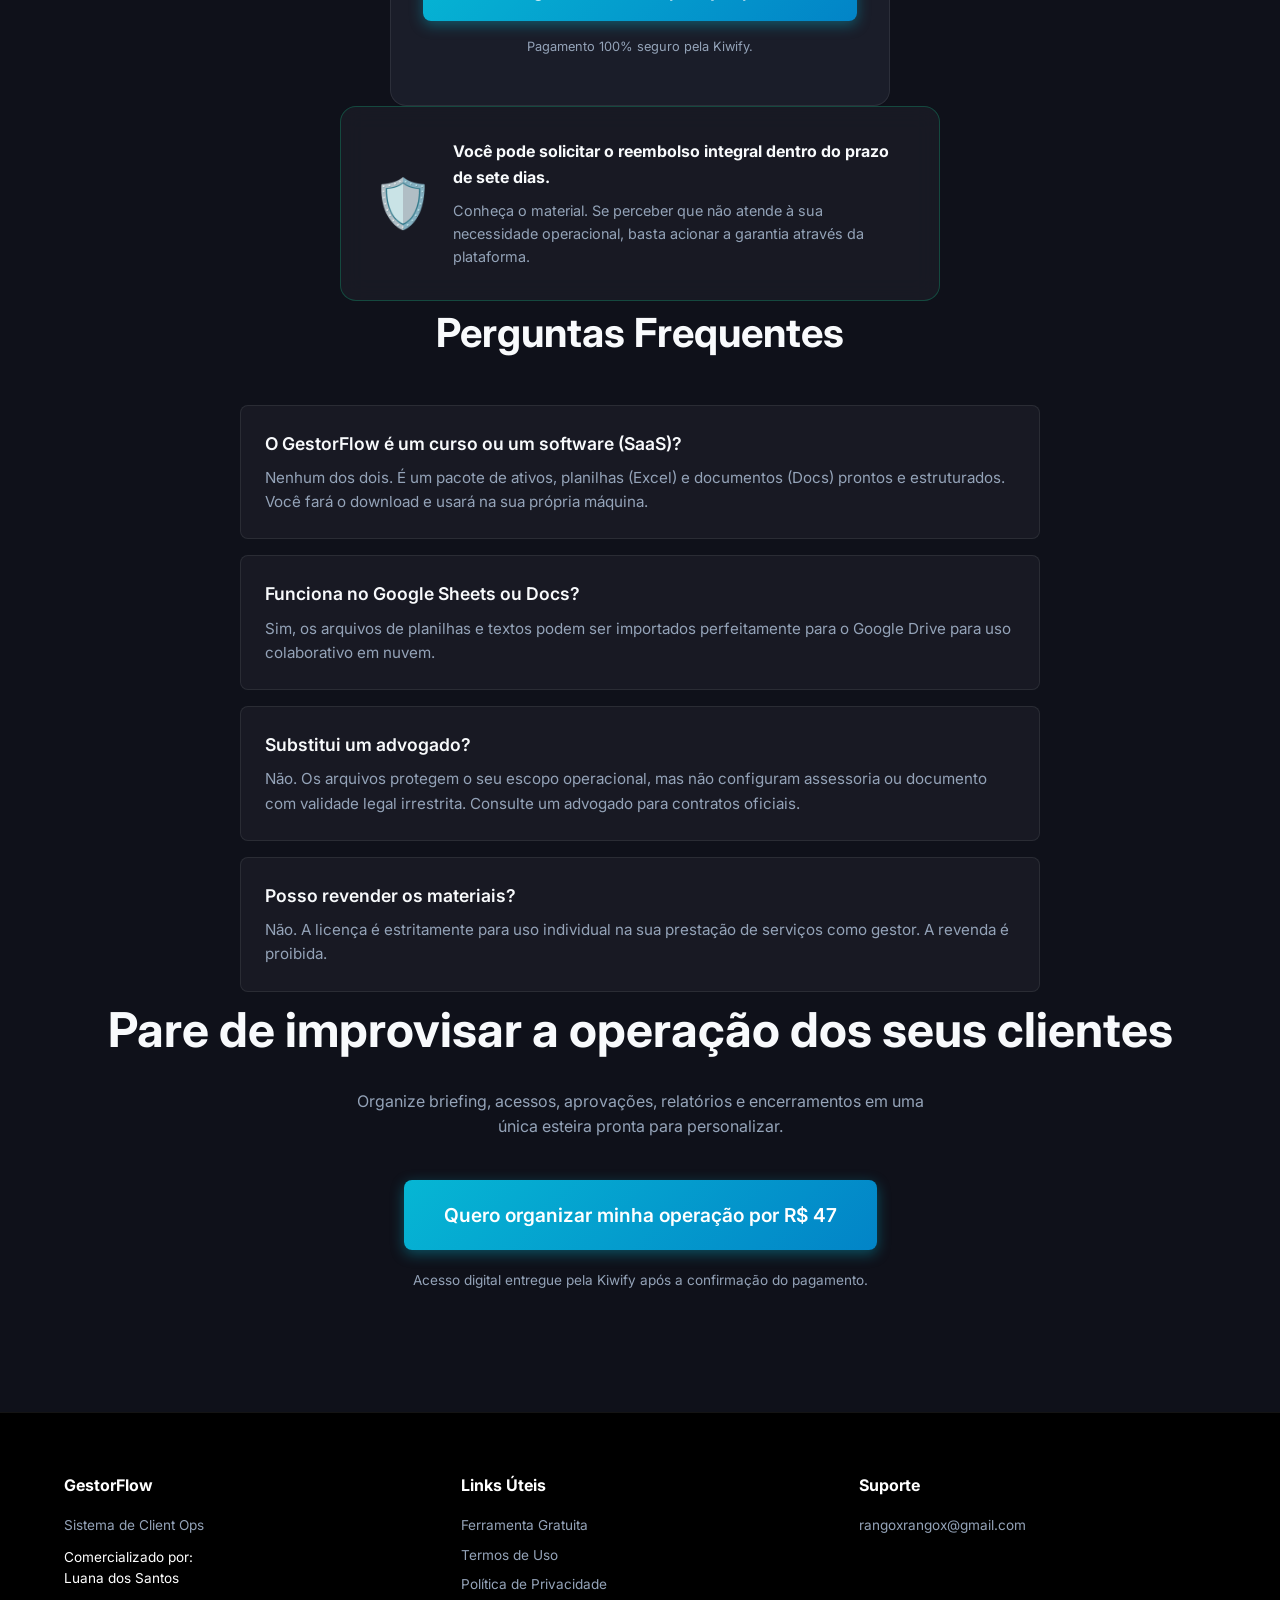
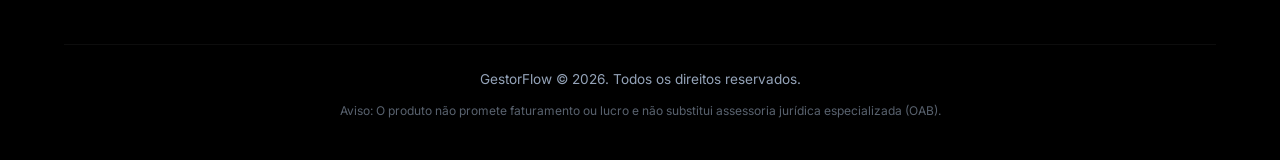
==== commit 407f1f40: "Add files via upload" ====
--- a/index.html
+++ b/index.html
@@ -3,173 +3,381 @@
 <head>
     <meta charset="UTF-8">
     <meta name="viewport" content="width=device-width, initial-scale=1.0">
-    <title>GestorFlow - Sistema Operacional para Gestores de Tráfego</title>
-    <meta name="description" content="Fechou seu primeiro cliente de tráfego pago e não sabe como organizar a operação? Use uma esteira pronta para organizar entregas e atender com extremo profissionalismo.">
-    <style>
-        body { font-family: 'Segoe UI', Tahoma, Geneva, Verdana, sans-serif; background-color: #f8fafc; color: #1e293b; margin: 0; padding: 0; line-height: 1.6; }
-        .hero { background: #0f172a; color: white; text-align: center; padding: 80px 20px; }
-        .hero h1 { font-size: 38px; margin-bottom: 20px; max-width: 800px; margin-left: auto; margin-right: auto; }
-        .hero p { font-size: 20px; max-width: 700px; margin: 0 auto 30px auto; color: #cbd5e1; }
-        .hero img { max-width: 100%; height: auto; border-radius: 8px; box-shadow: 0 10px 25px rgba(0,0,0,0.5); margin-bottom: 30px; }
-        
-        .content { max-width: 900px; margin: 40px auto; padding: 0 20px; }
-        .section { background: white; border-radius: 8px; box-shadow: 0 4px 6px -1px rgba(0, 0, 0, 0.1); padding: 40px; margin-bottom: 30px; }
-        .section h2 { color: #0f172a; border-bottom: 2px solid #e2e8f0; padding-bottom: 10px; margin-bottom: 20px; }
-        
-        .grid-2 { display: grid; grid-template-columns: 1fr 1fr; gap: 30px; }
-        @media (max-width: 768px) { .grid-2 { grid-template-columns: 1fr; } }
-        
-        ul.check-list { list-style: none; padding: 0; }
-        ul.check-list li { padding-left: 30px; position: relative; margin-bottom: 15px; }
-        ul.check-list li::before { content: '✓'; color: #10b981; font-weight: bold; position: absolute; left: 0; top: 0; font-size: 18px; }
-        
-        .btn { display: inline-block; background: #2563eb; color: white; padding: 18px 36px; text-decoration: none; font-size: 20px; font-weight: bold; border-radius: 8px; margin-top: 10px; cursor: pointer; border: none; transition: 0.3s; width: 100%; max-width: 400px; text-align: center; }
-        .btn:hover { background: #1d4ed8; transform: translateY(-2px); }
-        .btn:disabled, .btn[disabled] { background: #94a3b8; cursor: not-allowed; transform: none; }
-        
-        .faq { margin-bottom: 15px; }
-        .faq h4 { margin: 0 0 5px 0; color: #1e293b; font-size: 18px; }
-        .faq p { margin: 0 0 15px 0; color: #475569; }
-        
-        .guarantee { display: flex; align-items: center; background: #f0fdf4; border: 1px solid #bbf7d0; padding: 20px; border-radius: 8px; margin-top: 30px; }
-        .guarantee-icon { font-size: 40px; margin-right: 20px; }
-        
-        .footer { text-align: center; padding: 40px 20px; background: #f1f5f9; color: #64748b; font-size: 14px; }
-        .footer a { color: #64748b; margin: 0 10px; text-decoration: none; }
-        .footer a:hover { text-decoration: underline; }
-    </style>
+    <title>GestorFlow | Sistema de Client Ops para Gestores de Tráfego</title>
+    <meta name="description" content="Organize briefing, onboarding, acessos, aprovações, relatórios e offboarding dos seus clientes de tráfego pago com uma esteira operacional pronta e editável.">
+    
+    <!-- Open Graph / SEO -->
+    <meta property="og:type" content="website">
+    <meta property="og:url" content="https://rangoxrangox-cpu.github.io/gestorflow/">
+    <meta property="og:title" content="GestorFlow | Sistema de Client Ops para Gestores de Tráfego">
+    <meta property="og:description" content="Organize briefing, onboarding, acessos, aprovações, relatórios e offboarding dos seus clientes de tráfego pago com uma esteira operacional pronta e editável.">
+    <meta property="og:image" content="https://rangoxrangox-cpu.github.io/gestorflow/imagens/gestorflow-social.png">
+    
+    <!-- Fonts & Styles -->
+    <link href="https://fonts.googleapis.com/css2?family=Inter:wght@400;500;600;800&display=swap" rel="stylesheet">
+    <link rel="stylesheet" href="styles.css">
+    
+    <!-- Scripts -->
+    <script src="config.js"></script>
+    <script src="script.js" defer></script>
 </head>
 <body>
-    <div class="hero">
-        <h1>Fechou seu primeiro cliente de tráfego pago e não sabe como organizar a operação?</h1>
-        <p>Use uma esteira pronta para coletar acessos, organizar entregas, registrar aprovações e atender com extremo profissionalismo. Chega de perder informações no WhatsApp.</p>
-        <img src="capa.png" alt="GestorFlow Capa do Produto" width="400">
-        <br>
-        <button id="btn-comprar-topo" class="btn">Checkout em configuração</button>
+
+    <!-- 1. Header -->
+    <header>
+        <div class="container header-content">
+            <div class="logo">Gestor<span>Flow</span></div>
+            <nav class="nav-links">
+                <a href="#como-funciona">Como funciona</a>
+                <a href="#incluso">O que está incluso</a>
+                <a href="#por-dentro">Veja por dentro</a>
+                <a href="#faq">FAQ</a>
+            </nav>
+            <a href="#" class="btn checkout-btn-sales disabled" style="padding: 10px 20px; font-size: 0.9rem;">Checkout em configuração</a>
+        </div>
+    </header>
+
+    <!-- 2. Hero Section -->
+    <section class="hero-section">
+        <div class="hero-bg-glow"></div>
+        <div class="container">
+            <div class="badges">
+                <div class="badge"><span class="badge-icon">✓</span> Acesso Imediato</div>
+                <div class="badge"><span class="badge-icon">✓</span> Arquivos Editáveis</div>
+                <div class="badge"><span class="badge-icon">✓</span> Excel, Docs e PDF</div>
+            </div>
+            
+            <h1 class="hero-title">Organize seus clientes de tráfego como um <br><span class="gradient-text">profissional desde o primeiro contrato</span></h1>
+            <p class="hero-subtitle">Briefing, onboarding, acessos, aprovações, relatórios e offboarding em uma esteira operacional pronta, editável e fácil de implementar.</p>
+            
+            <div class="hero-buttons">
+                <a href="#" class="btn checkout-btn-sales disabled">Checkout em configuração</a>
+                <a href="#como-funciona" class="btn btn-secondary">Ver como funciona</a>
+            </div>
+
+            <div class="hero-mockup mt-4">
+                <img src="imagens/capa-gestorflow.png" alt="Capa Premium GestorFlow">
+            </div>
+        </div>
+    </section>
+
+    <!-- 3. Trust Strip -->
+    <div class="trust-strip">
+        <div class="container trust-items">
+            <div class="trust-item">✓ Organização Centralizada</div>
+            <div class="trust-item">✓ Menos Informações Perdidas</div>
+            <div class="trust-item">✓ Processos Editáveis</div>
+            <div class="trust-item">✓ Implantação Rápida</div>
+            <div class="trust-item">✓ Feito para Gestores de Tráfego</div>
+        </div>
     </div>
 
-    <div class="content">
-        <div class="section">
-            <h2>O Problema do Gestor Iniciante</h2>
-            <p>Se você já subiu uma campanha, sabe que o problema nunca é apertar os botões no Gerenciador de Anúncios. O problema real é o <strong>Client Ops (Operação de Clientes)</strong>:</p>
-            <ul class="check-list">
-                <li>O cliente que demora 2 semanas para enviar o acesso da BM.</li>
-                <li>O cliente que muda de ideia no meio da campanha e depois culpa você pela falta de vendas.</li>
-                <li>O cliente que não entende o escopo e pede para você editar vídeos de graça.</li>
-                <li>Você se sentindo amador ao cobrar pagamentos e aprovações.</li>
+    <!-- 4. Problem Section -->
+    <section id="problema" class="container">
+        <h2 class="text-center" style="font-size: 2.5rem; margin-bottom: 20px;">Seu cliente chegou.<br>A sua operação está pronta?</h2>
+        <p class="text-center" style="color: var(--text-secondary); max-width: 800px; margin: 0 auto;">A sensação de estar improvisando destrói a confiança do seu cliente. Não perca informações no WhatsApp nem atrase relatórios.</p>
+        
+        <div class="problem-comparison">
+            <div class="problem-card glass-panel">
+                <h3>Operação Improvisada</h3>
+                <ul class="comparison-list">
+                    <li>Informações espalhadas no WhatsApp</li>
+                    <li>Acessos que nunca chegam completos</li>
+                    <li>Campanhas rodando sem aprovação formal</li>
+                    <li>Pedidos de alteração fora do escopo</li>
+                    <li>Relatórios entregues com atraso</li>
+                    <li>Sensação constante de desorganização</li>
+                </ul>
+            </div>
+            <div class="solution-card glass-panel">
+                <h3>Operação com GestorFlow</h3>
+                <ul class="comparison-list">
+                    <li>Briefing documentado e centralizado</li>
+                    <li>Checklist exato de onboarding e acessos</li>
+                    <li>Registro formal de todas as aprovações</li>
+                    <li>Escopo operacional blindado por matriz</li>
+                    <li>Relatórios padronizados e pontuais</li>
+                    <li>Imagem profissional e tecnológica</li>
+                </ul>
+            </div>
+        </div>
+    </section>
+
+    <!-- 5. Timeline Solution -->
+    <section id="como-funciona" class="container">
+        <h2 class="text-center gradient-text" style="font-size: 2.5rem; margin-bottom: 10px;">O GestorFlow organiza a jornada completa do cliente</h2>
+        <p class="text-center" style="color: var(--text-secondary); margin-bottom: 40px;">Uma esteira que conecta todas as etapas operacionais.</p>
+
+        <div class="timeline">
+            <div class="timeline-item">
+                <div class="timeline-dot"></div>
+                <div class="timeline-content">
+                    <h4>1. Fechamento e Briefing</h4>
+                    <p style="font-size: 0.9rem; color: var(--text-secondary);">Coleta de dados essenciais logo após o sim.</p>
+                </div>
+            </div>
+            <div class="timeline-item">
+                <div class="timeline-dot"></div>
+                <div class="timeline-content">
+                    <h4>2. Onboarding e Acessos</h4>
+                    <p style="font-size: 0.9rem; color: var(--text-secondary);">Passo a passo para receber os acessos sem fricção.</p>
+                </div>
+            </div>
+            <div class="timeline-item">
+                <div class="timeline-dot"></div>
+                <div class="timeline-content">
+                    <h4>3. Aprovações e Execução</h4>
+                    <p style="font-size: 0.9rem; color: var(--text-secondary);">Garantia de que campanhas só sobem com o aval do cliente.</p>
+                </div>
+            </div>
+            <div class="timeline-item">
+                <div class="timeline-dot"></div>
+                <div class="timeline-content">
+                    <h4>4. Relatório e Offboarding</h4>
+                    <p style="font-size: 0.9rem; color: var(--text-secondary);">Apresentação de resultados e protocolo seguro de saída.</p>
+                </div>
+            </div>
+        </div>
+    </section>
+
+    <!-- 6. Included Components -->
+    <section id="incluso" class="container">
+        <h2 class="text-center" style="font-size: 2.5rem; margin-bottom: 20px;">O que está incluído no ecossistema</h2>
+        
+        <div class="components-grid">
+            <div class="component-card glass-panel">
+                <div class="component-icon">🧭</div>
+                <h4 class="component-title">Guia Comece Aqui</h4>
+                <p class="component-desc">Manual de implementação rápida para você não perder tempo.</p>
+            </div>
+            <div class="component-card glass-panel">
+                <div class="component-icon">📝</div>
+                <h4 class="component-title">Briefing do Cliente</h4>
+                <p class="component-desc">Documento para extrair o ICP, tom de voz e meta do cliente.</p>
+            </div>
+            <div class="component-card glass-panel">
+                <div class="component-icon">✅</div>
+                <h4 class="component-title">Checklist de Onboarding</h4>
+                <p class="component-desc">Passo a passo das primeiras 48h com o cliente.</p>
+            </div>
+            <div class="component-card glass-panel">
+                <div class="component-icon">🔑</div>
+                <h4 class="component-title">Checklist de Acessos</h4>
+                <p class="component-desc">Lista exata para solicitar contas de anúncios e BM.</p>
+            </div>
+            <div class="component-card glass-panel">
+                <div class="component-icon">📊</div>
+                <h4 class="component-title">Matriz de Responsabilidades</h4>
+                <p class="component-desc">Documento que alinha quem faz o que na parceria.</p>
+            </div>
+            <div class="component-card glass-panel">
+                <div class="component-icon">⚖️</div>
+                <h4 class="component-title">Definição Operacional</h4>
+                <p class="component-desc">Proteção do escopo (o que você faz e o que não faz).</p>
+            </div>
+            <div class="component-card glass-panel">
+                <div class="component-icon">👍</div>
+                <h4 class="component-title">Formulário de Aprovação</h4>
+                <p class="component-desc">Registro formal para subida de campanhas e criativos.</p>
+            </div>
+            <div class="component-card glass-panel">
+                <div class="component-icon">🔄</div>
+                <h4 class="component-title">Registro de Alterações</h4>
+                <p class="component-desc">Acompanhamento de pedidos extras e revisões.</p>
+            </div>
+            <div class="component-card glass-panel">
+                <div class="component-icon">📈</div>
+                <h4 class="component-title">Relatório Mensal</h4>
+                <p class="component-desc">Dashboard profissional e editável para apresentação.</p>
+            </div>
+            <div class="component-card glass-panel">
+                <div class="component-icon">👋</div>
+                <h4 class="component-title">Checklist de Offboarding</h4>
+                <p class="component-desc">Encerramento amigável e remoção segura de acessos.</p>
+            </div>
+            <div class="component-card glass-panel">
+                <div class="component-icon">💻</div>
+                <h4 class="component-title">Dashboard Central</h4>
+                <p class="component-desc">Painel em Excel para gerenciar todos os clientes ativos.</p>
+            </div>
+            <div class="component-card glass-panel">
+                <div class="component-icon">💬</div>
+                <h4 class="component-title">Banco de Mensagens</h4>
+                <p class="component-desc">Scripts prontos para respostas no WhatsApp e E-mail.</p>
+            </div>
+        </div>
+    </section>
+
+    <!-- 7. Previews Gallery -->
+    <section id="por-dentro" class="container">
+        <h2 class="text-center" style="font-size: 2.5rem; margin-bottom: 40px;">Veja a qualidade por dentro</h2>
+        
+        <div class="gallery-grid">
+            <div class="gallery-item">
+                <img src="imagens/mockup-dashboard.png" alt="Preview do Dashboard Central">
+                <div class="gallery-caption">Dashboard de Clientes Ativos</div>
+            </div>
+            <div class="gallery-item">
+                <img src="imagens/preview-briefing.png" alt="Preview do Formulário de Briefing">
+                <div class="gallery-caption">Estrutura de Briefing Profissional</div>
+            </div>
+            <div class="gallery-item">
+                <img src="imagens/preview-onboarding.png" alt="Preview do Onboarding">
+                <div class="gallery-caption">Kanban / Checklist de Onboarding</div>
+            </div>
+            <div class="gallery-item">
+                <img src="imagens/preview-relatorio.png" alt="Preview do Relatório Mensal">
+                <div class="gallery-caption">Relatório Analítico de Conversão</div>
+            </div>
+        </div>
+    </section>
+
+    <!-- 10. Para Quem É -->
+    <section class="container" style="padding-top: 50px;">
+        <div class="problem-comparison">
+            <div style="padding: 20px;">
+                <h3 style="color: var(--text-primary); margin-bottom: 20px;">Ideal Para:</h3>
+                <ul class="pricing-list" style="margin:0;">
+                    <li>Gestor de tráfego no primeiro cliente</li>
+                    <li>Profissionais gerenciando até cinco clientes</li>
+                    <li>Freelancers saindo da improvisação</li>
+                    <li>Quem precisa padronizar entregas e reduzir caos</li>
+                </ul>
+            </div>
+            <div style="padding: 20px;">
+                <h3 style="color: var(--text-secondary); margin-bottom: 20px;">Não é Para:</h3>
+                <ul class="pricing-list" style="margin:0; opacity: 0.7;">
+                    <li style="color: var(--text-secondary);">Quem busca aprender a subir campanhas</li>
+                    <li style="color: var(--text-secondary);">Quem espera software complexo com automações e login</li>
+                    <li style="color: var(--text-secondary);">Quem busca assessoria jurídica (não substitui advogado)</li>
+                </ul>
+            </div>
+        </div>
+    </section>
+
+    <!-- 11. Como Começar -->
+    <section class="container text-center">
+        <h2 style="font-size: 2.5rem; margin-bottom: 40px;">Implementação em 3 Passos</h2>
+        <div style="display: flex; gap: 20px; justify-content: center; flex-wrap: wrap;">
+            <div class="glass-panel" style="flex: 1; min-width: 250px;">
+                <h1 style="color: var(--accent-cyan); font-size: 3rem; margin-bottom: 10px;">1</h1>
+                <h4>Acesse</h4>
+                <p style="font-size: 0.9rem; color: var(--text-secondary);">Receba os arquivos imediatamente pela Kiwify.</p>
+            </div>
+            <div class="glass-panel" style="flex: 1; min-width: 250px;">
+                <h1 style="color: var(--accent-purple); font-size: 3rem; margin-bottom: 10px;">2</h1>
+                <h4>Personalize</h4>
+                <p style="font-size: 0.9rem; color: var(--text-secondary);">Adapte os logos e regras para a sua identidade.</p>
+            </div>
+            <div class="glass-panel" style="flex: 1; min-width: 250px;">
+                <h1 style="color: var(--accent-green); font-size: 3rem; margin-bottom: 10px;">3</h1>
+                <h4>Implemente</h4>
+                <p style="font-size: 0.9rem; color: var(--text-secondary);">Siga o guia e rode a esteira no seu próximo cliente.</p>
+            </div>
+        </div>
+    </section>
+
+    <!-- 12. Pricing Offer -->
+    <section class="container">
+        <div class="pricing-section glass-panel pricing-card">
+            <h2 class="gradient-text" style="font-size: 2rem;">Acesso Completo</h2>
+            <p style="color: var(--text-secondary);">GestorFlow — Sistema de Client Ops</p>
+            
+            <div class="pricing-price">R$ 47<span>,00</span></div>
+            <p style="font-size: 0.9rem; color: var(--accent-green);">Preço de lançamento da primeira versão</p>
+            
+            <ul class="pricing-list">
+                <li>Arquivos Editáveis (Excel, Docs)</li>
+                <li>Dashboard de Clientes Ativos</li>
+                <li>Checklists e Formulários</li>
+                <li>Banco de Mensagens Scripts</li>
+                <li>Guia de Implementação Rápida</li>
             </ul>
-        </div>
-
-        <div class="section">
-            <h2>A Solução: O Fluxo GestorFlow</h2>
-            <p>O GestorFlow não é um "pacote de planilhas genéricas". É o fluxo exato de trabalho de uma agência organizada, transformado em 12 arquivos editáveis (DOCX e XLSX) para você copiar e colar com seus clientes.</p>
-            
-            <div class="grid-2">
-                <div>
-                    <h3>1. Alinhamento Inicial</h3>
+
+            <a href="#" class="btn checkout-btn-sales disabled" style="width: 100%; margin-top: 20px;">Checkout em configuração</a>
+            <p style="font-size: 0.8rem; color: var(--text-secondary); margin-top: 16px;">Pagamento 100% seguro pela Kiwify.</p>
+        </div>
+    </section>
+
+    <!-- 13. Guarantee -->
+    <section class="container text-center" style="padding-top: 0;">
+        <div class="glass-panel" style="max-width: 600px; margin: 0 auto; display: flex; align-items: center; gap: 20px; border-color: rgba(16, 185, 129, 0.3);">
+            <div style="font-size: 3rem;">🛡️</div>
+            <div style="text-align: left;">
+                <h4 style="margin-bottom: 8px; color: var(--text-primary);">Você pode solicitar o reembolso integral dentro do prazo de sete dias.</h4>
+                <p style="font-size: 0.9rem; color: var(--text-secondary);">Conheça o material. Se perceber que não atende à sua necessidade operacional, basta acionar a garantia através da plataforma.</p>
+            </div>
+        </div>
+    </section>
+
+    <!-- 14. FAQ -->
+    <section id="faq" class="container">
+        <h2 class="text-center" style="font-size: 2.5rem; margin-bottom: 40px;">Perguntas Frequentes</h2>
+        <div class="faq-grid">
+            <div class="faq-item">
+                <div class="faq-q">O GestorFlow é um curso ou um software (SaaS)?</div>
+                <div class="faq-a">Nenhum dos dois. É um pacote de ativos, planilhas (Excel) e documentos (Docs) prontos e estruturados. Você fará o download e usará na sua própria máquina.</div>
+            </div>
+            <div class="faq-item">
+                <div class="faq-q">Funciona no Google Sheets ou Docs?</div>
+                <div class="faq-a">Sim, os arquivos de planilhas e textos podem ser importados perfeitamente para o Google Drive para uso colaborativo em nuvem.</div>
+            </div>
+            <div class="faq-item">
+                <div class="faq-q">Substitui um advogado?</div>
+                <div class="faq-a">Não. Os arquivos protegem o seu escopo operacional, mas não configuram assessoria ou documento com validade legal irrestrita. Consulte um advogado para contratos oficiais.</div>
+            </div>
+            <div class="faq-item">
+                <div class="faq-q">Posso revender os materiais?</div>
+                <div class="faq-a">Não. A licença é estritamente para uso individual na sua prestação de serviços como gestor. A revenda é proibida.</div>
+            </div>
+        </div>
+    </section>
+
+    <!-- 15. Final CTA -->
+    <section class="container text-center" style="padding-bottom: 120px;">
+        <h2 style="font-size: 3rem; margin-bottom: 20px;">Pare de improvisar a operação dos seus clientes</h2>
+        <p style="color: var(--text-secondary); max-width: 600px; margin: 0 auto 40px;">Organize briefing, acessos, aprovações, relatórios e encerramentos em uma única esteira pronta para personalizar.</p>
+        <a href="#" class="btn checkout-btn-sales disabled" style="font-size: 1.2rem; padding: 20px 40px;">Checkout em configuração</a>
+        <p style="font-size: 0.85rem; color: var(--text-secondary); margin-top: 20px;">Acesso digital entregue pela Kiwify após a confirmação do pagamento.</p>
+    </section>
+
+    <!-- Fixed Mobile Button -->
+    <div id="mobile-cta" class="fixed-mobile-cta">
+        <div class="fixed-mobile-cta-info">
+            <h4>GestorFlow</h4>
+            <p>Apenas R$ 47,00</p>
+        </div>
+        <a href="#" class="btn checkout-btn-sales disabled">Checkout</a>
+    </div>
+
+    <!-- 16. Footer -->
+    <footer>
+        <div class="container">
+            <div class="footer-grid">
+                <div class="footer-col">
+                    <h4>GestorFlow</h4>
+                    <p style="font-size: 0.85rem; margin-bottom: 10px;">Sistema de Client Ops</p>
+                    <p style="font-size: 0.85rem; color: #fff;">Comercializado por:<br>Luana dos Santos</p>
+                </div>
+                <div class="footer-col">
+                    <h4>Links Úteis</h4>
                     <ul>
-                        <li><strong>Guia Comece Aqui:</strong> O mapa do tesouro.</li>
-                        <li><strong>Briefing:</strong> Entenda o negócio antes de subir campanhas.</li>
-                        <li><strong>Matriz de Responsabilidades:</strong> O que você faz x O que o cliente faz.</li>
-                        <li><strong>Definição de Escopo:</strong> Evite trabalho de graça.</li>
+                        <li><a href="ferramenta.html">Ferramenta Gratuita</a></li>
+                        <li><a href="termos.html">Termos de Uso</a></li>
+                        <li><a href="privacidade.html">Política de Privacidade</a></li>
                     </ul>
                 </div>
-                <div>
-                    <h3>2. Execução Segura</h3>
-                    <ul>
-                        <li><strong>Checklists de Onboarding e Acessos:</strong> Pegue os acessos sem pedir a senha pessoal dele.</li>
-                        <li><strong>Aprovação Formal:</strong> Formulário para aprovar a verba.</li>
-                        <li><strong>Registro de Alterações:</strong> Sua defesa caso a campanha pare de performar.</li>
-                    </ul>
-                </div>
-                <div>
-                    <h3>3. Gestão e Retenção</h3>
-                    <ul>
-                        <li><strong>Dashboard Central (Excel):</strong> Controle status, MRR e pendências de todos os clientes em uma única tela. Fórmulas já configuradas.</li>
-                        <li><strong>Modelo de Relatório:</strong> Vá direto ao ponto (ROAS, CPA) sem enrolação técnica.</li>
-                    </ul>
-                </div>
-                <div>
-                    <h3>4. Comunicação Profissional</h3>
-                    <ul>
-                        <li><strong>Banco de Mensagens:</strong> Scripts prontos para cobrar, pedir aprovação e dar avisos de bloqueio com elegância.</li>
-                        <li><strong>Offboarding:</strong> Como encerrar o contrato amigavelmente.</li>
-                    </ul>
-                </div>
-            </div>
-        </div>
-
-        <div class="section">
-            <h2>Para quem é recomendado?</h2>
-            <p><strong>SIM:</strong> Para gestores de tráfego iniciantes e intermediários, freelancers de marketing digital, e donos de "EuGências" que querem organizar a casa e parar de parecer amadores aos olhos dos clientes.</p>
-            <p><strong>NÃO:</strong> Para grandes agências que já possuem ERPs complexos ou pessoas procurando aprender "como apertar botões" no Facebook Ads. Isso não é um curso de tráfego, é um sistema operacional.</p>
-        </div>
-
-        <div class="section">
-            <h2>Perguntas Frequentes</h2>
-            <div class="faq">
-                <h4>Esses documentos substituem um contrato feito por advogado?</h4>
-                <p>Não. Os materiais são alinhamentos operacionais e checklists organizacionais. Eles organizam a prestação do serviço, mas não substituem o aconselhamento jurídico de um advogado (OAB).</p>
-            </div>
-            <div class="faq">
-                <h4>Quais são os formatos dos arquivos?</h4>
-                <p>O pacote inclui documentos em Microsoft Word (DOCX) e Microsoft Excel (XLSX), para que você possa editá-los facilmente, colocar sua logomarca e salvar como PDF para enviar aos clientes.</p>
-            </div>
-            <div class="faq">
-                <h4>Tem mensalidade?</h4>
-                <p>Não. O pagamento é único e você pode usar os arquivos com quantos clientes quiser.</p>
-            </div>
-            
-            <div class="guarantee">
-                <div class="guarantee-icon">🛡️</div>
-                <div>
-                    <h3 style="margin: 0 0 5px 0;">Garantia de 7 Dias</h3>
-                    <p style="margin: 0;">Você pode solicitar o reembolso integral dentro do prazo de 7 dias. Se você baixar o GestorFlow, abrir os arquivos e achar que a organização não serve para o seu momento, o cancelamento é feito com um clique na plataforma da Kiwify.</p>
-                </div>
-            </div>
-            
-            <div style="text-align: center; margin-top: 40px;">
-                <button id="btn-comprar-baixo" class="btn">Quero organizar minha operação (R$ 47)</button>
-            </div>
-        </div>
-    </div>
-
-    <div class="footer">
-        <p>GestorFlow &copy; 2026</p>
-        <p>Suporte: rangoxrangox@gmail.com</p>
-        <p>
-            <a href="termos.html">Termos de Uso</a> | 
-            <a href="privacidade.html">Política de Privacidade</a> | 
-            <a href="ferramenta.html">Ferramenta Gratuita de Onboarding</a>
-        </p>
-        <p style="font-size: 11px; margin-top: 20px;">
-            Aviso Legal: Os resultados podem variar de pessoa para pessoa. Ferramentas organizacionais ajudam na operação, mas não garantem lucro ou aquisição automática de clientes.
-        </p>
-    </div>
-    
-    <script src="config.js"></script>
-    <script>
-        document.addEventListener('DOMContentLoaded', function() {
-            const btnTopo = document.getElementById('btn-comprar-topo');
-            const btnBaixo = document.getElementById('btn-comprar-baixo');
-            const checkoutUrl = getSalesCheckoutUrl();
-            
-            if (checkoutUrl) {
-                const url = checkoutUrl;
-                btnTopo.innerText = "Quero organizar minha operação por R$ 47";
-                btnTopo.disabled = false;
-                btnTopo.onclick = function() { window.location.href = url; };
-                
-                btnBaixo.innerText = "Quero organizar minha operação por R$ 47";
-                btnBaixo.disabled = false;
-                btnBaixo.onclick = function() { window.location.href = url; };
-            } else {
-                btnTopo.disabled = true;
-                btnTopo.innerText = "Checkout em configuração";
-                btnBaixo.disabled = true;
-                btnBaixo.innerText = "Checkout em configuração";
-            }
-        });
-    </script>
+                <div class="footer-col">
+                    <h4>Suporte</h4>
+                    <p style="font-size: 0.85rem;"><a href="mailto:rangoxrangox@gmail.com">rangoxrangox@gmail.com</a></p>
+                </div>
+            </div>
+            <div class="footer-bottom">
+                <p>GestorFlow &copy; 2026. Todos os direitos reservados.</p>
+                <p style="margin-top: 10px; opacity: 0.6; font-size: 0.75rem;">Aviso: O produto não promete faturamento ou lucro e não substitui assessoria jurídica especializada (OAB).</p>
+            </div>
+        </div>
+    </footer>
+
 </body>
 </html>
--- a/styles.css
+++ b/styles.css
@@ -0,0 +1,231 @@
+/* ==========================================================================
+   GestorFlow - Premium SaaS Dark Mode Styles
+   ========================================================================== */
+
+/* Globals & CSS Variables */
+:root {
+    --bg-dark: #0f111a;
+    --bg-panel: #1a1d29;
+    --bg-card: rgba(30, 33, 43, 0.6);
+    --text-primary: #f8fafc;
+    --text-secondary: #94a3b8;
+    --accent-cyan: #06b6d4;
+    --accent-purple: #8b5cf6;
+    --accent-green: #10b981;
+    --border-color: rgba(255, 255, 255, 0.08);
+    --glass-blur: blur(12px);
+    --font-main: 'Inter', -apple-system, BlinkMacSystemFont, 'Segoe UI', Roboto, Helvetica, Arial, sans-serif;
+    --btn-shadow: 0 4px 14px 0 rgba(6, 182, 212, 0.39);
+}
+
+@media (prefers-reduced-motion: reduce) {
+    * {
+        animation-duration: 0.01ms !important;
+        animation-iteration-count: 1 !important;
+        transition-duration: 0.01ms !important;
+        scroll-behavior: auto !important;
+    }
+}
+
+* { margin: 0; padding: 0; box-sizing: border-box; }
+html { scroll-behavior: smooth; }
+
+body {
+    font-family: var(--font-main);
+    background-color: var(--bg-dark);
+    color: var(--text-primary);
+    line-height: 1.6;
+    overflow-x: hidden;
+}
+
+a { color: var(--accent-cyan); text-decoration: none; transition: all 0.2s ease; }
+a:hover { color: var(--text-primary); text-decoration: underline; }
+
+/* Utilities */
+.container { max-width: 1200px; margin: 0 auto; padding: 0 24px; }
+.text-center { text-align: center; }
+.mt-4 { margin-top: 2rem; }
+.mb-2 { margin-bottom: 1rem; }
+.mb-4 { margin-bottom: 2rem; }
+.gradient-text {
+    background: linear-gradient(135deg, var(--accent-cyan), var(--accent-purple));
+    -webkit-background-clip: text;
+    -webkit-text-fill-color: transparent;
+    background-clip: text;
+}
+
+/* Glassmorphism Classes */
+.glass-panel {
+    background: var(--bg-card);
+    backdrop-filter: var(--glass-blur);
+    -webkit-backdrop-filter: var(--glass-blur);
+    border: 1px solid var(--border-color);
+    border-radius: 16px;
+    padding: 32px;
+}
+
+/* Header */
+header {
+    position: fixed;
+    top: 0; left: 0; right: 0;
+    height: 70px;
+    background: rgba(15, 17, 26, 0.8);
+    backdrop-filter: var(--glass-blur);
+    border-bottom: 1px solid var(--border-color);
+    z-index: 1000;
+    display: flex;
+    align-items: center;
+}
+.header-content {
+    display: flex;
+    justify-content: space-between;
+    align-items: center;
+    width: 100%;
+}
+.logo { font-size: 1.5rem; font-weight: 800; color: var(--text-primary); letter-spacing: -0.5px; }
+.logo span { color: var(--accent-cyan); }
+.nav-links { display: flex; gap: 24px; }
+.nav-links a { color: var(--text-secondary); font-size: 0.9rem; font-weight: 500; text-decoration: none; }
+.nav-links a:hover { color: var(--text-primary); }
+
+/* Buttons */
+.btn {
+    display: inline-block;
+    background: linear-gradient(135deg, var(--accent-cyan), #0284c7);
+    color: #fff;
+    padding: 16px 32px;
+    border-radius: 8px;
+    font-weight: 600;
+    font-size: 1.1rem;
+    text-align: center;
+    border: none;
+    cursor: pointer;
+    box-shadow: var(--btn-shadow);
+    transition: transform 0.2s ease, box-shadow 0.2s ease;
+    text-decoration: none;
+}
+.btn:hover { transform: translateY(-2px); box-shadow: 0 6px 20px 0 rgba(6, 182, 212, 0.5); color: #fff; text-decoration: none; }
+.btn:disabled { background: #334155; box-shadow: none; cursor: not-allowed; transform: none; }
+.btn-secondary { background: transparent; border: 1px solid var(--border-color); box-shadow: none; color: var(--text-primary); }
+.btn-secondary:hover { background: rgba(255,255,255,0.05); transform: translateY(-2px); color: #fff; }
+
+/* Fixed Mobile CTA */
+.fixed-mobile-cta {
+    position: fixed;
+    bottom: 0; left: 0; right: 0;
+    background: rgba(15, 17, 26, 0.95);
+    backdrop-filter: var(--glass-blur);
+    border-top: 1px solid var(--border-color);
+    padding: 16px;
+    z-index: 999;
+    display: flex;
+    justify-content: space-between;
+    align-items: center;
+    transform: translateY(100%);
+    transition: transform 0.3s ease;
+}
+.fixed-mobile-cta.visible { transform: translateY(0); }
+.fixed-mobile-cta .btn { padding: 12px 24px; font-size: 1rem; width: 100%; max-width: 200px;}
+.fixed-mobile-cta-info h4 { font-size: 1rem; margin: 0;}
+.fixed-mobile-cta-info p { font-size: 0.8rem; color: var(--accent-green); margin:0;}
+
+/* Sections */
+section { padding: 100px 0; }
+.hero-section {
+    padding: 160px 0 100px;
+    position: relative;
+    overflow: hidden;
+    text-align: center;
+}
+.hero-bg-glow {
+    position: absolute;
+    top: -20%; left: 50%;
+    transform: translateX(-50%);
+    width: 600px; height: 600px;
+    background: radial-gradient(circle, rgba(6,182,212,0.15) 0%, rgba(15,17,26,0) 70%);
+    z-index: -1;
+}
+.hero-title { font-size: 3.5rem; font-weight: 800; line-height: 1.1; margin-bottom: 24px; letter-spacing: -1px; }
+.hero-subtitle { font-size: 1.25rem; color: var(--text-secondary); max-width: 700px; margin: 0 auto 40px; }
+.hero-buttons { display: flex; gap: 16px; justify-content: center; margin-bottom: 40px; }
+.badges { display: flex; justify-content: center; gap: 12px; flex-wrap: wrap; margin-bottom: 60px; }
+.badge { background: rgba(255,255,255,0.05); border: 1px solid var(--border-color); padding: 6px 12px; border-radius: 20px; font-size: 0.85rem; color: var(--text-secondary); display: flex; align-items: center; gap: 6px;}
+.badge-icon { color: var(--accent-green); }
+.hero-mockup img { max-width: 100%; border-radius: 12px; box-shadow: 0 20px 40px rgba(0,0,0,0.4); border: 1px solid var(--border-color); }
+
+/* Trust Strip */
+.trust-strip { background: var(--bg-panel); border-top: 1px solid var(--border-color); border-bottom: 1px solid var(--border-color); padding: 24px 0; }
+.trust-items { display: flex; justify-content: space-around; flex-wrap: wrap; gap: 20px; }
+.trust-item { display: flex; align-items: center; gap: 8px; font-size: 0.9rem; color: var(--text-secondary); }
+
+/* Problem Section */
+.problem-comparison { display: grid; grid-template-columns: 1fr 1fr; gap: 32px; margin-top: 40px; }
+.problem-card { padding: 32px; border-radius: 16px; background: rgba(255,0,0,0.02); border: 1px solid rgba(255,0,0,0.1); }
+.solution-card { padding: 32px; border-radius: 16px; background: rgba(6,182,212,0.02); border: 1px solid rgba(6,182,212,0.2); }
+.problem-card h3 { color: #ef4444; margin-bottom: 20px; display: flex; align-items: center; gap: 8px; }
+.solution-card h3 { color: var(--accent-cyan); margin-bottom: 20px; display: flex; align-items: center; gap: 8px; }
+.comparison-list { list-style: none; }
+.comparison-list li { margin-bottom: 12px; padding-left: 28px; position: relative; color: var(--text-secondary); }
+.comparison-list li::before { content: '✕'; position: absolute; left: 0; color: #ef4444; }
+.solution-card .comparison-list li::before { content: '✓'; color: var(--accent-green); }
+
+/* Timeline (Solution) */
+.timeline { position: relative; max-width: 800px; margin: 60px auto 0; padding: 20px 0; }
+.timeline::before { content: ''; position: absolute; top: 0; bottom: 0; left: 50%; width: 2px; background: var(--border-color); transform: translateX(-50%); }
+.timeline-item { display: flex; justify-content: flex-end; padding-right: 50%; position: relative; margin-bottom: 40px; }
+.timeline-item:nth-child(even) { justify-content: flex-start; padding-right: 0; padding-left: 50%; }
+.timeline-content { background: var(--bg-card); padding: 20px; border-radius: 12px; border: 1px solid var(--border-color); width: 90%; margin: 0 20px; position: relative; backdrop-filter: var(--glass-blur); }
+.timeline-dot { position: absolute; right: -28px; top: 20px; width: 16px; height: 16px; border-radius: 50%; background: var(--accent-cyan); border: 4px solid var(--bg-dark); }
+.timeline-item:nth-child(even) .timeline-dot { left: -28px; right: auto; }
+
+/* Components Grid */
+.components-grid { display: grid; grid-template-columns: repeat(auto-fit, minmax(280px, 1fr)); gap: 24px; margin-top: 40px; }
+.component-card { padding: 24px; transition: transform 0.2s ease, border-color 0.2s; }
+.component-card:hover { transform: translateY(-5px); border-color: rgba(6,182,212,0.3); }
+.component-icon { font-size: 2rem; margin-bottom: 16px; display: inline-block; background: rgba(6,182,212,0.1); padding: 12px; border-radius: 12px; color: var(--accent-cyan); }
+.component-title { font-size: 1.1rem; margin-bottom: 8px; color: var(--text-primary); }
+.component-desc { font-size: 0.9rem; color: var(--text-secondary); }
+
+/* Previews Gallery */
+.gallery-grid { display: grid; grid-template-columns: repeat(auto-fit, minmax(350px, 1fr)); gap: 32px; margin-top: 40px; }
+.gallery-item { position: relative; border-radius: 12px; overflow: hidden; border: 1px solid var(--border-color); }
+.gallery-item img { width: 100%; display: block; transition: transform 0.3s ease; }
+.gallery-item:hover img { transform: scale(1.02); }
+.gallery-caption { position: absolute; bottom: 0; left: 0; right: 0; background: linear-gradient(transparent, rgba(0,0,0,0.9)); padding: 20px; text-align: center; }
+
+/* Pricing */
+.pricing-section { background: var(--bg-panel); border-top: 1px solid var(--border-color); border-bottom: 1px solid var(--border-color); }
+.pricing-card { max-width: 500px; margin: 0 auto; text-align: center; padding: 48px 32px; position: relative; overflow: hidden; }
+.pricing-price { font-size: 4rem; font-weight: 800; margin: 20px 0; color: var(--text-primary); }
+.pricing-price span { font-size: 1.2rem; color: var(--text-secondary); font-weight: 400; }
+.pricing-list { list-style: none; text-align: left; margin: 32px 0; }
+.pricing-list li { margin-bottom: 16px; padding-left: 32px; position: relative; font-size: 1rem; color: var(--text-primary); }
+.pricing-list li::before { content: '✓'; position: absolute; left: 0; color: var(--accent-green); font-weight: bold; }
+
+/* FAQ */
+.faq-grid { max-width: 800px; margin: 40px auto 0; display: flex; flex-direction: column; gap: 16px; }
+.faq-item { background: var(--bg-card); border: 1px solid var(--border-color); border-radius: 8px; padding: 24px; }
+.faq-q { font-weight: 600; margin-bottom: 8px; color: var(--text-primary); font-size: 1.1rem; }
+.faq-a { color: var(--text-secondary); font-size: 0.95rem; }
+
+/* Footer */
+footer { background: #000; padding: 60px 0 40px; border-top: 1px solid var(--border-color); font-size: 0.85rem; color: var(--text-secondary); }
+.footer-grid { display: grid; grid-template-columns: repeat(auto-fit, minmax(200px, 1fr)); gap: 40px; margin-bottom: 40px; }
+.footer-col h4 { color: #fff; margin-bottom: 16px; font-size: 1rem; }
+.footer-col ul { list-style: none; }
+.footer-col ul li { margin-bottom: 8px; }
+.footer-col a { color: var(--text-secondary); }
+.footer-col a:hover { color: #fff; }
+.footer-bottom { text-align: center; padding-top: 24px; border-top: 1px solid rgba(255,255,255,0.05); }
+
+/* Responsiveness */
+@media (max-width: 768px) {
+    .nav-links { display: none; }
+    .hero-title { font-size: 2.2rem; }
+    .hero-buttons { flex-direction: column; }
+    .problem-comparison { grid-template-columns: 1fr; }
+    .timeline::before { left: 20px; }
+    .timeline-item, .timeline-item:nth-child(even) { justify-content: flex-start; padding-right: 0; padding-left: 40px; }
+    .timeline-content { width: 100%; margin: 0; }
+    .timeline-dot, .timeline-item:nth-child(even) .timeline-dot { left: 12px; right: auto; }
+}
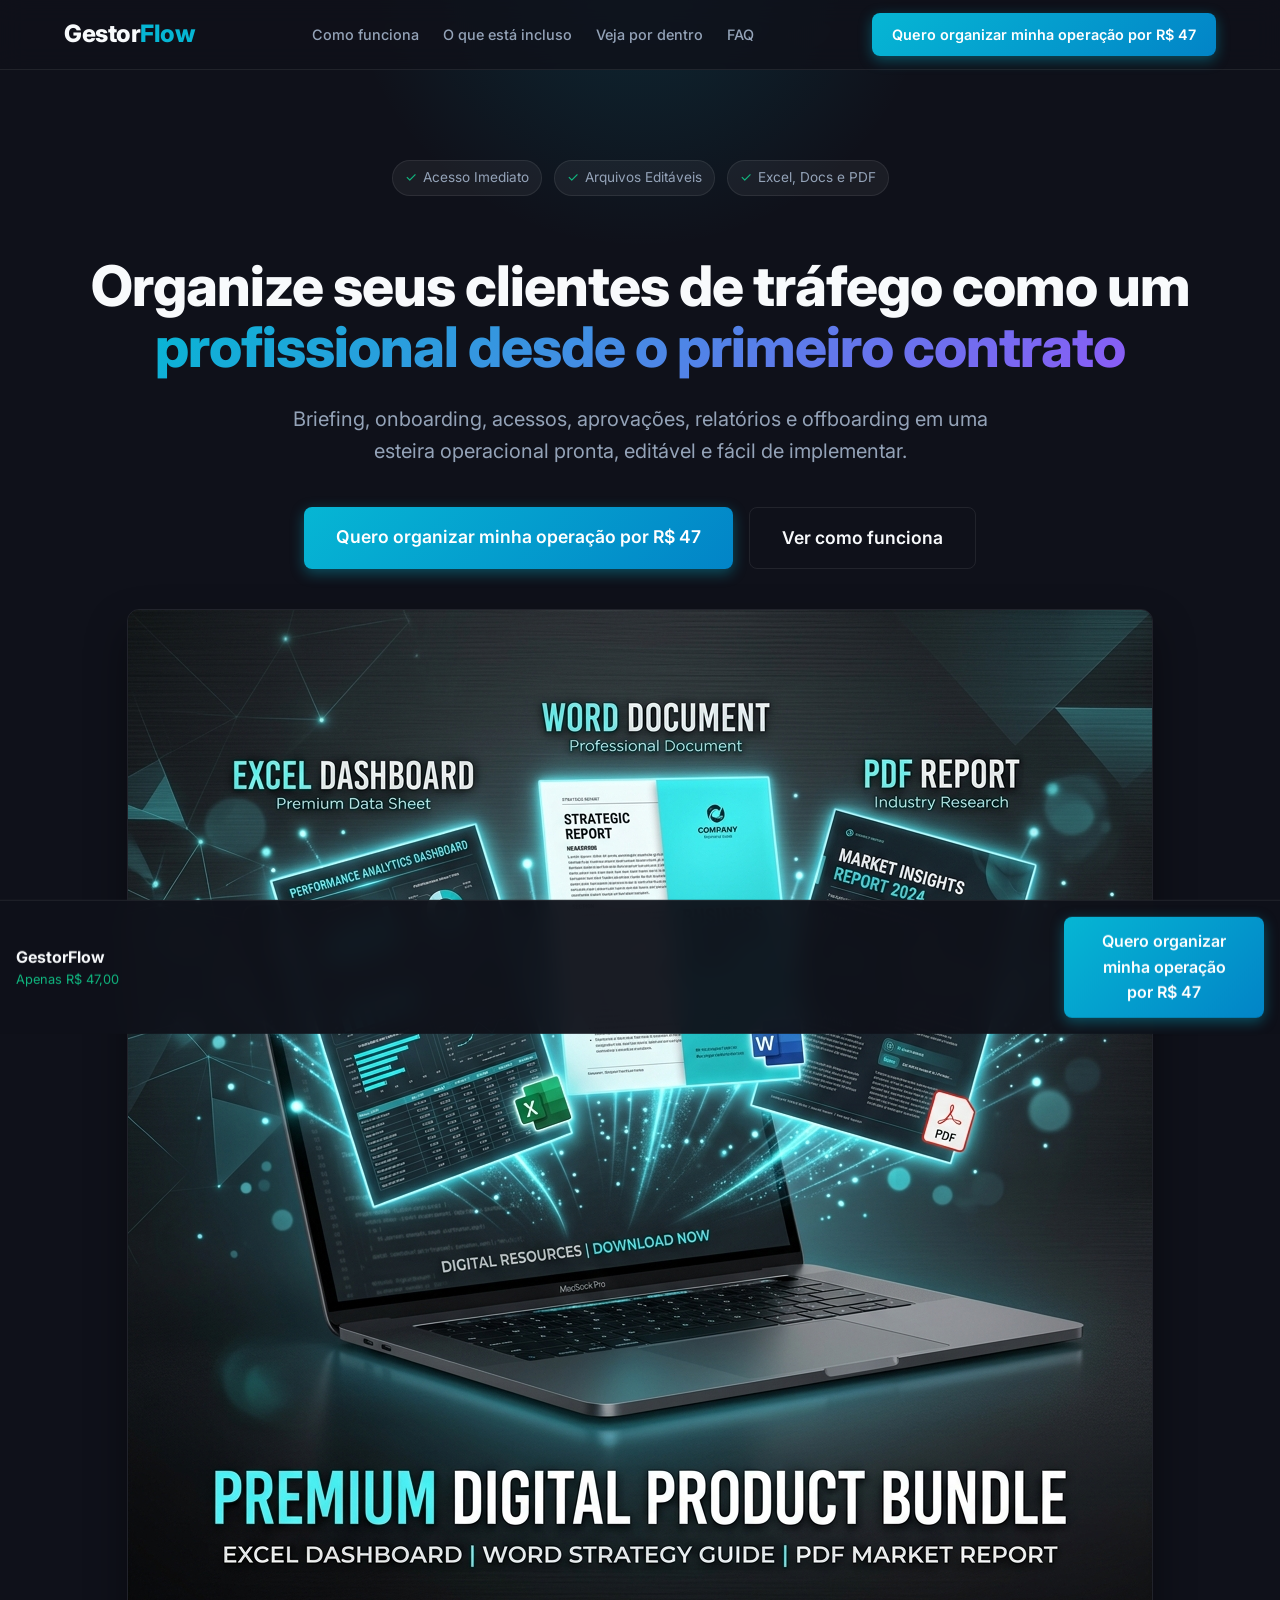
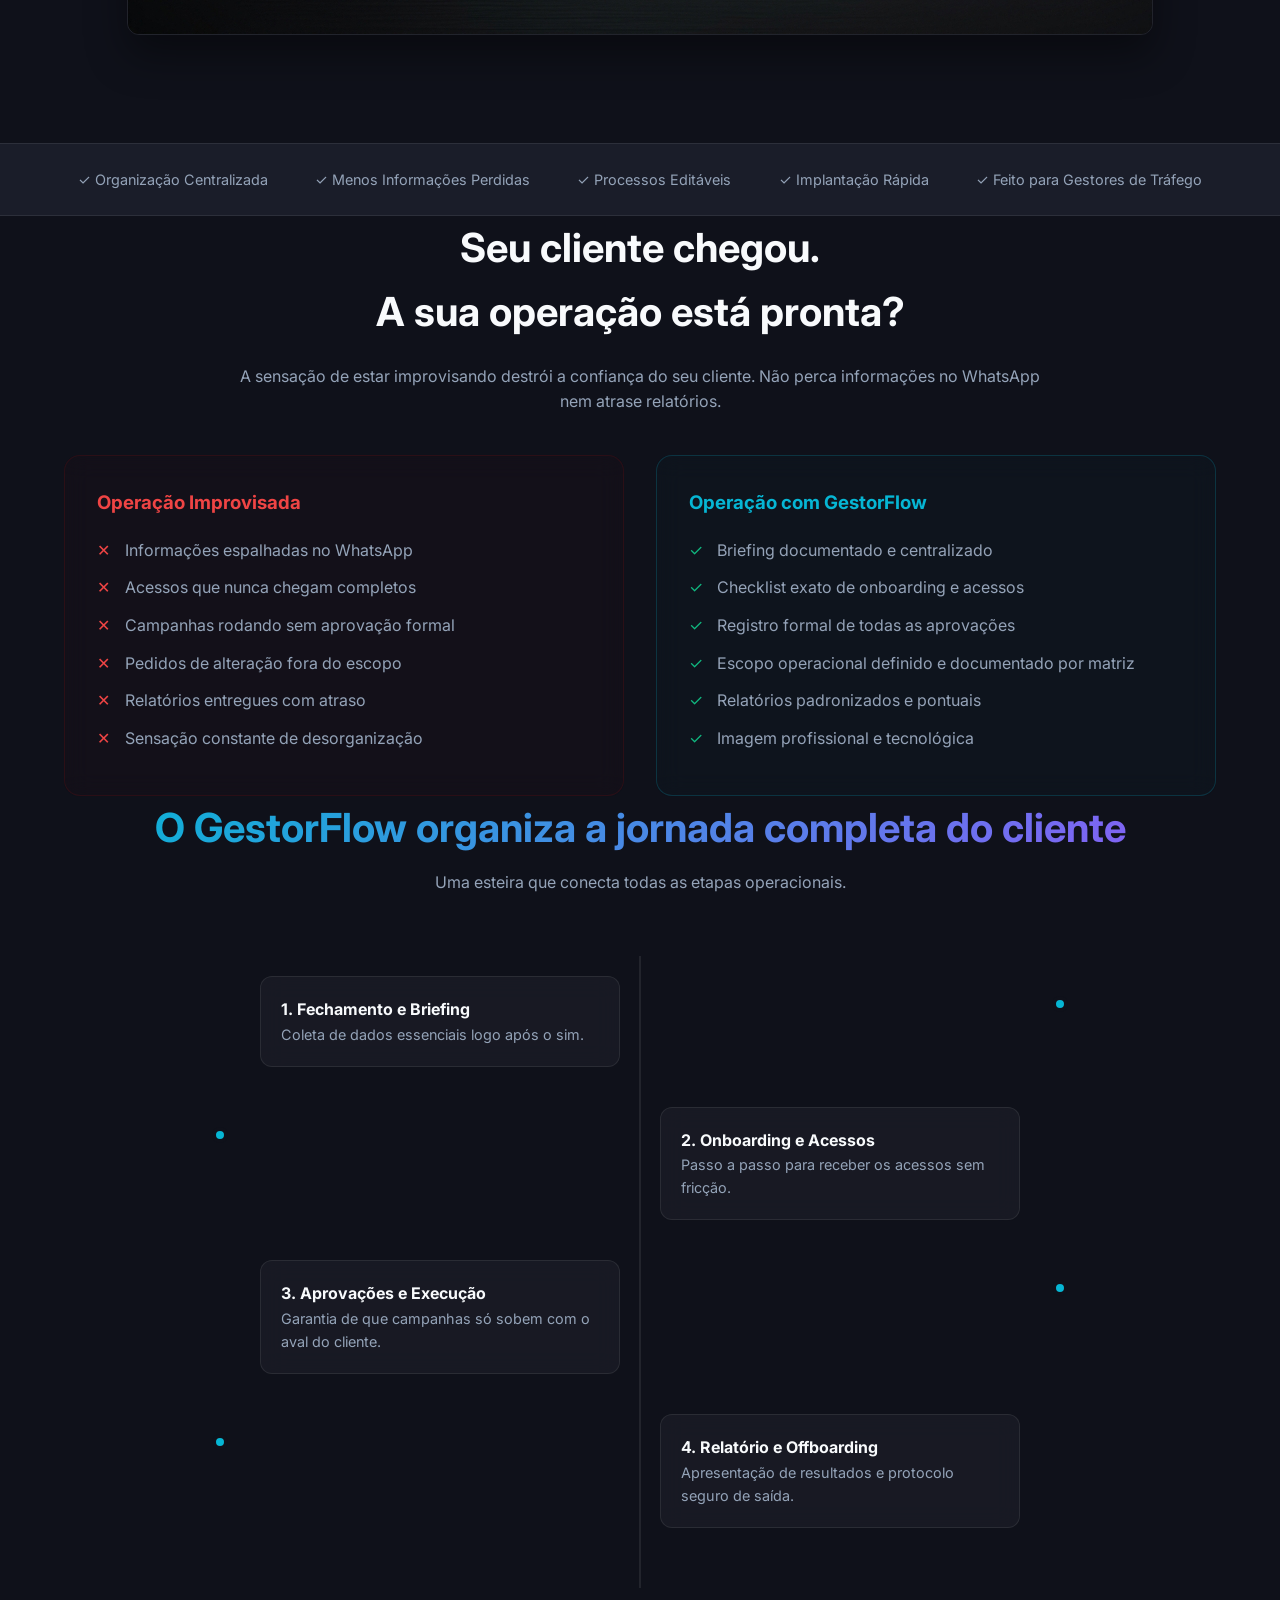
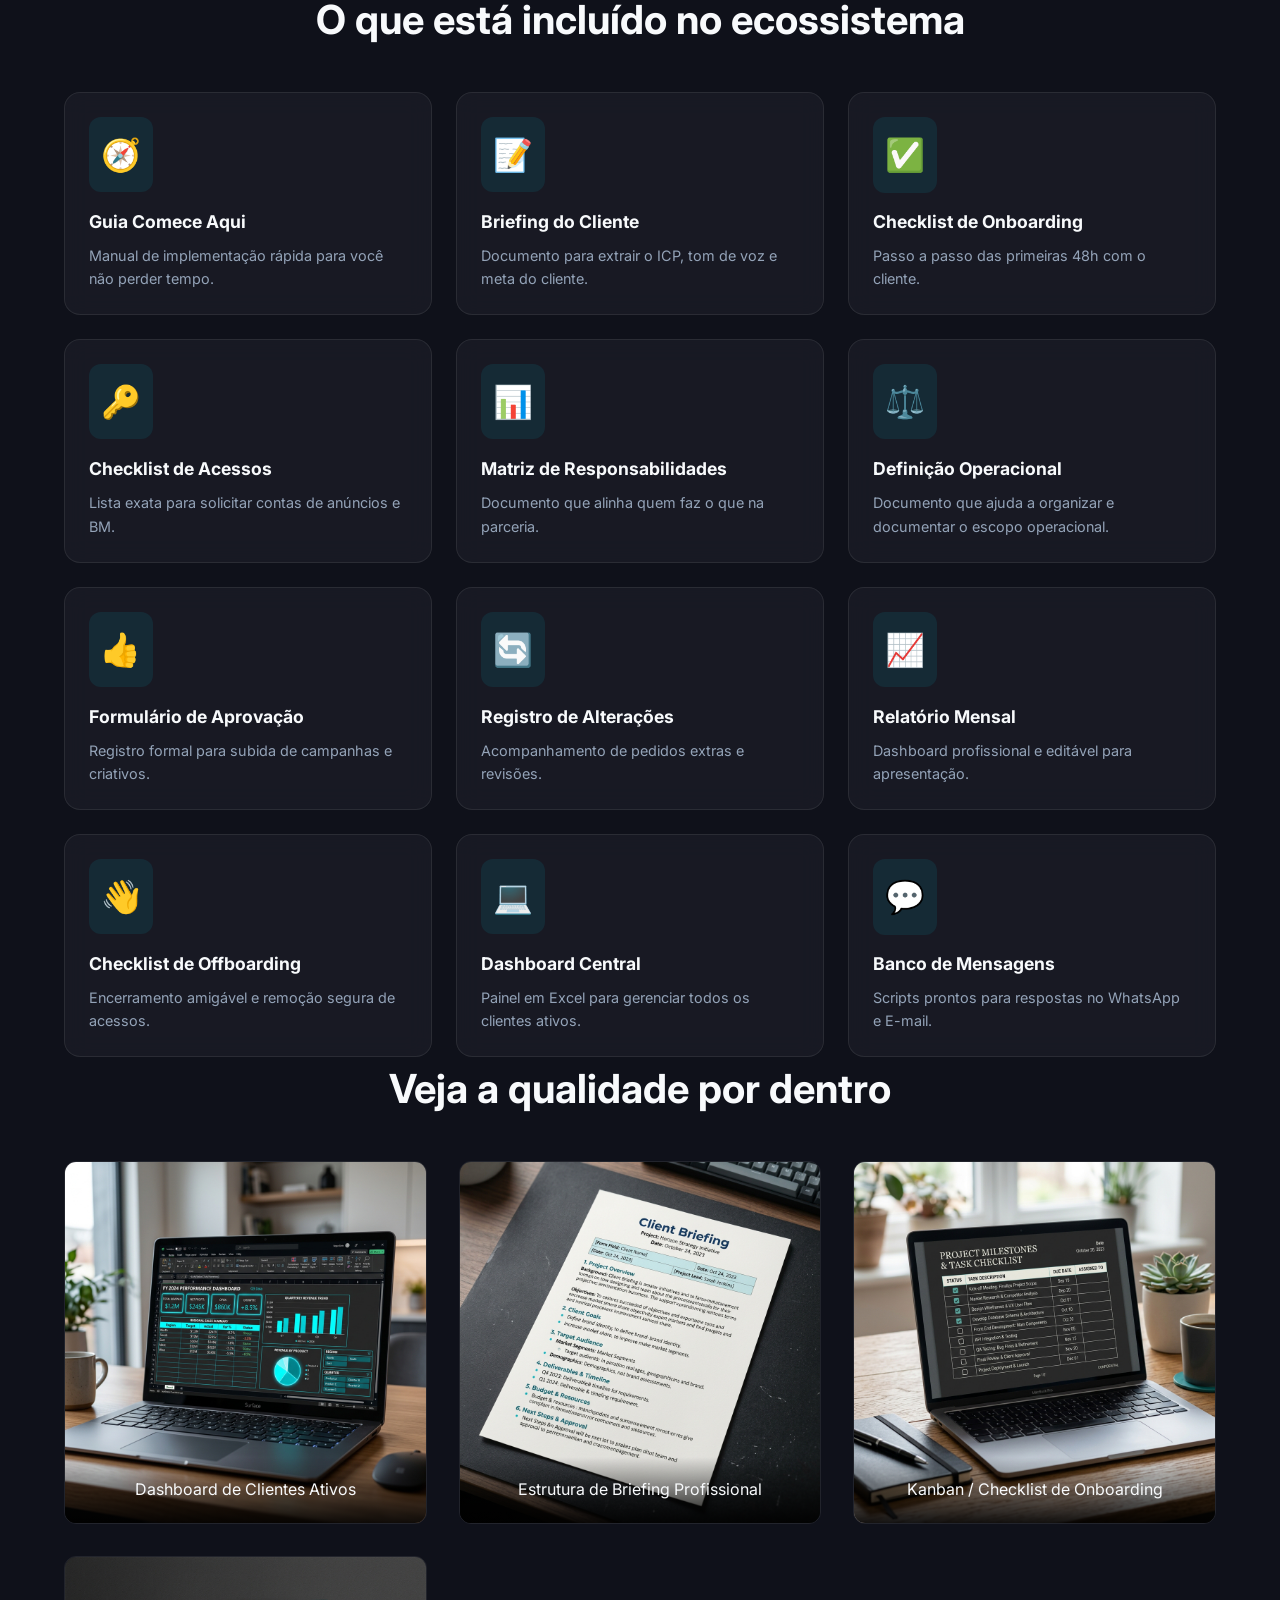
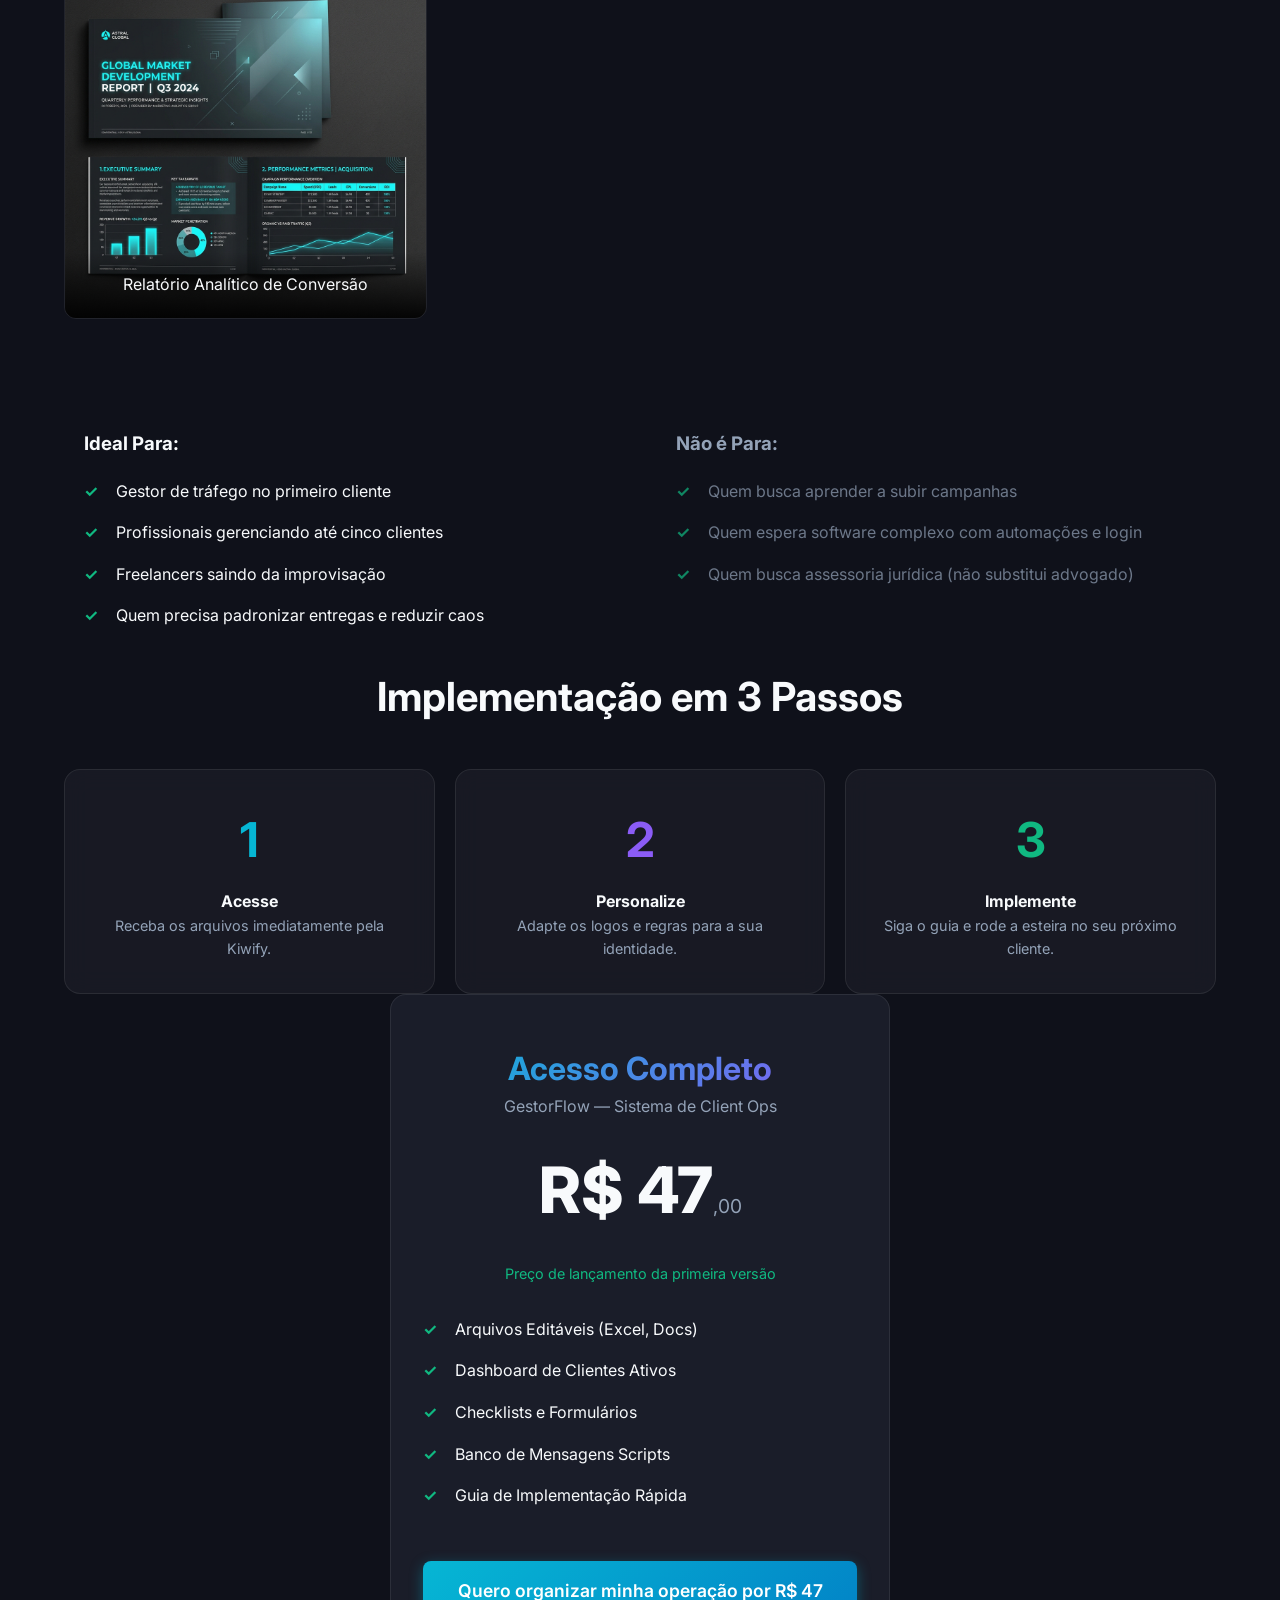
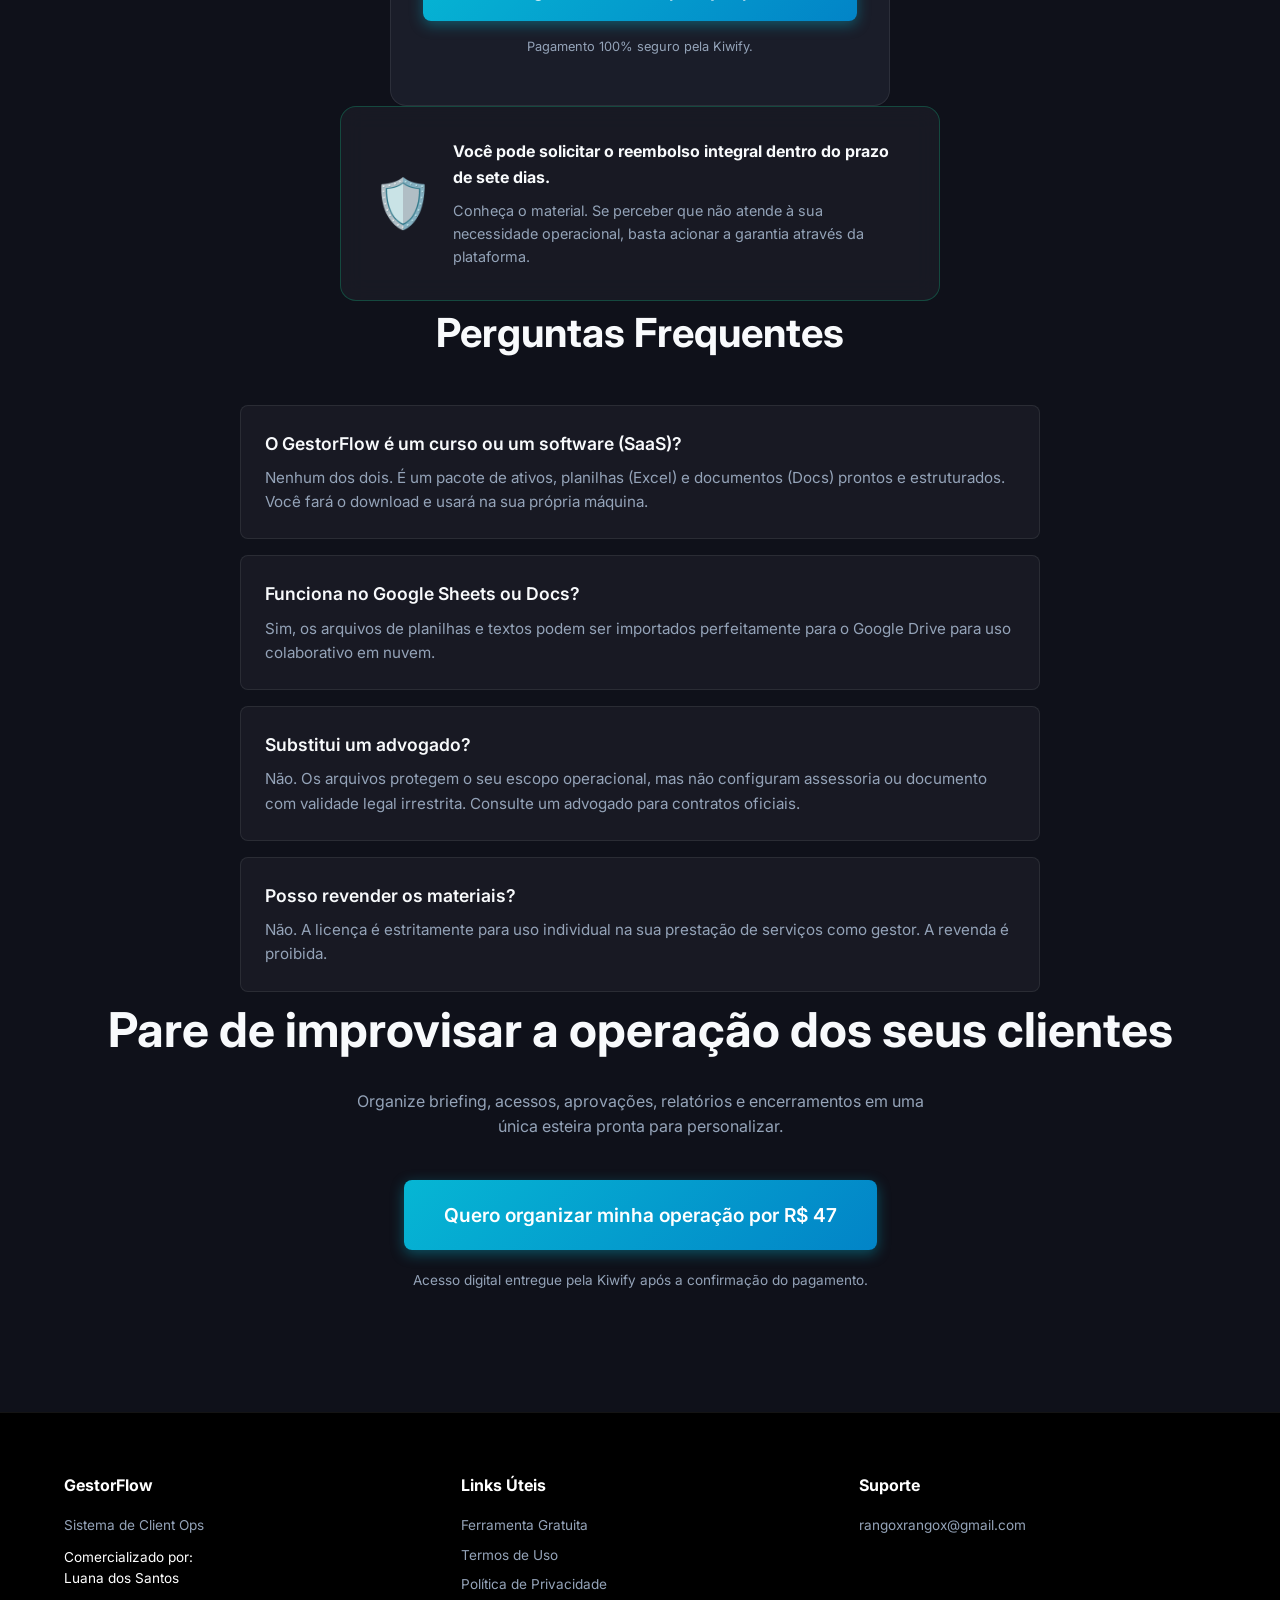
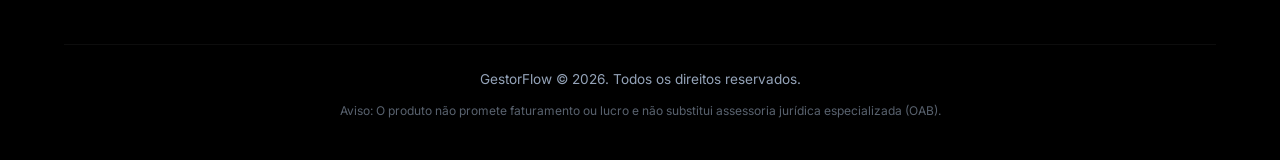
==== commit 6b845a44: "Add files via upload" ====
--- a/index.html
+++ b/index.html
@@ -95,7 +95,7 @@
                     <li>Briefing documentado e centralizado</li>
                     <li>Checklist exato de onboarding e acessos</li>
                     <li>Registro formal de todas as aprovações</li>
-                    <li>Escopo operacional blindado por matriz</li>
+                    <li>Escopo operacional definido e documentado por matriz</li>
                     <li>Relatórios padronizados e pontuais</li>
                     <li>Imagem profissional e tecnológica</li>
                 </ul>
@@ -173,7 +173,7 @@
             <div class="component-card glass-panel">
                 <div class="component-icon">⚖️</div>
                 <h4 class="component-title">Definição Operacional</h4>
-                <p class="component-desc">Proteção do escopo (o que você faz e o que não faz).</p>
+                <p class="component-desc">Documento que ajuda a organizar e documentar o escopo operacional.</p>
             </div>
             <div class="component-card glass-panel">
                 <div class="component-icon">👍</div>
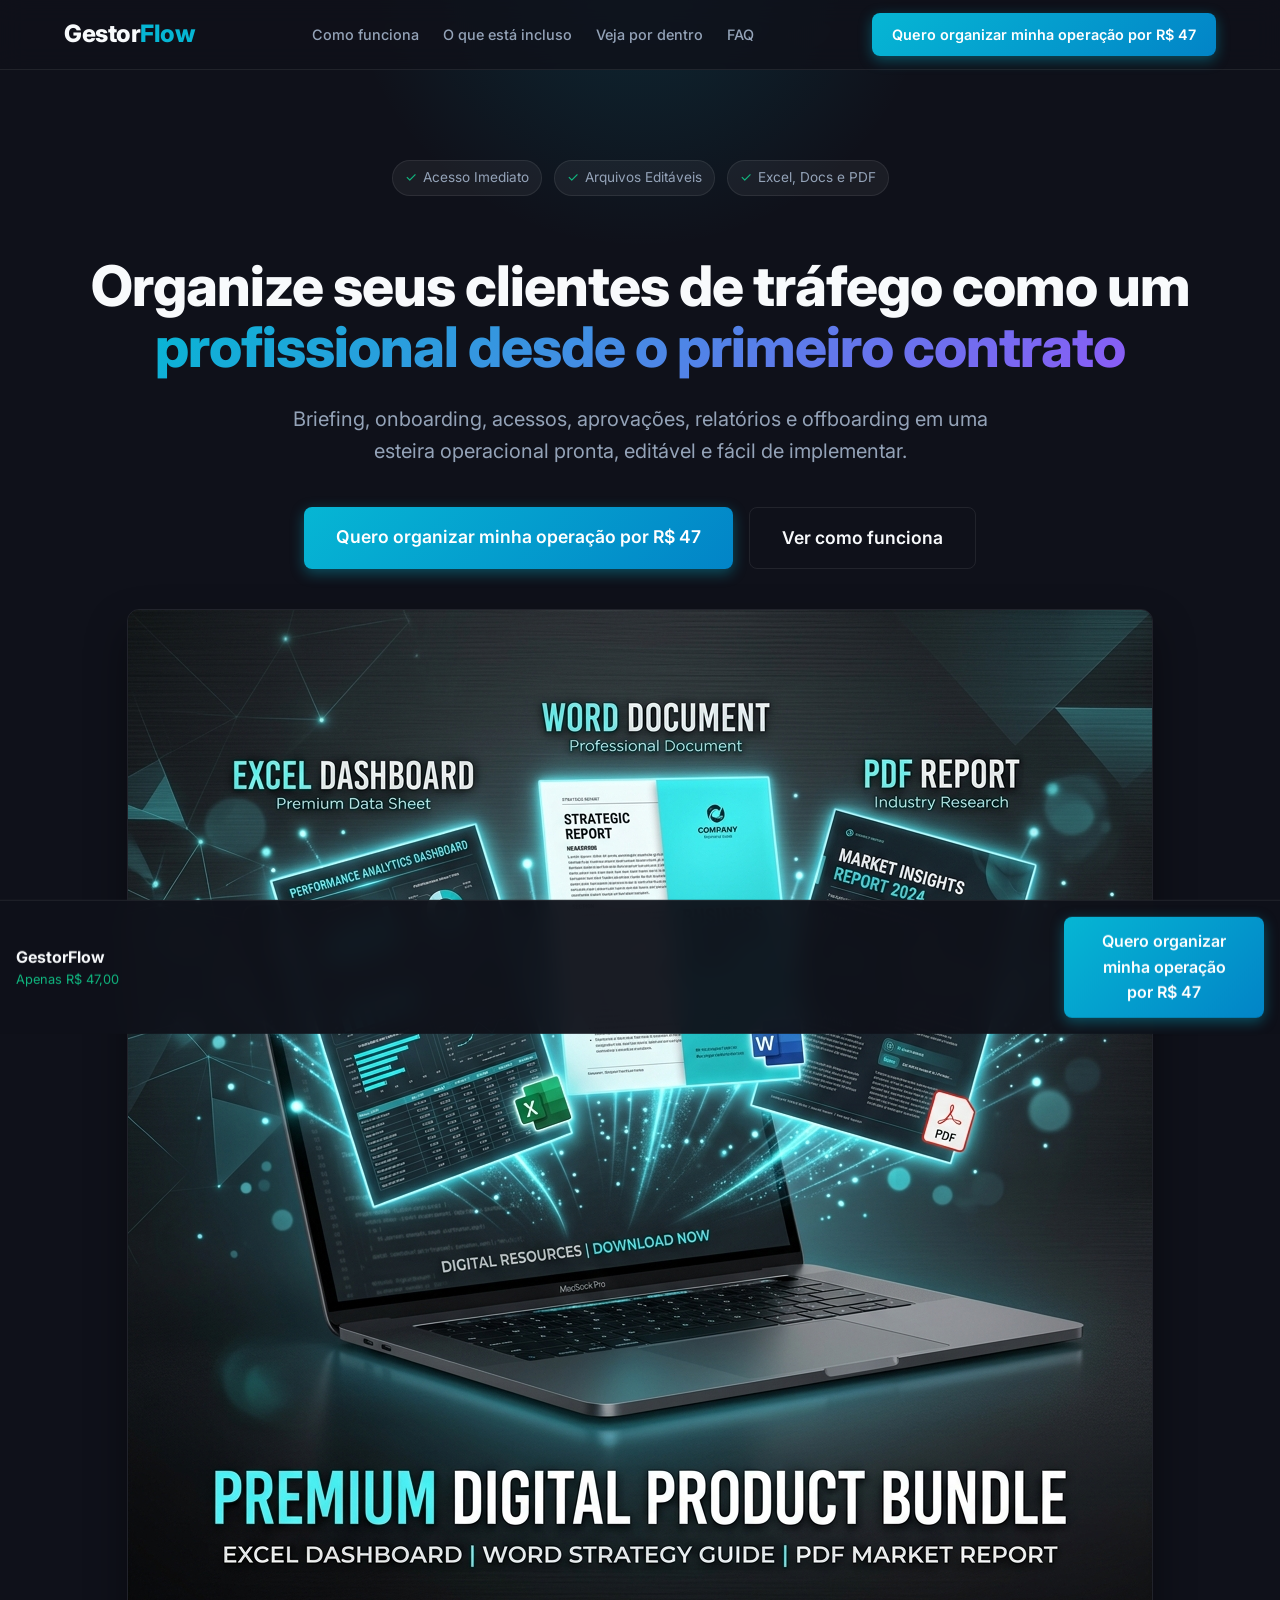
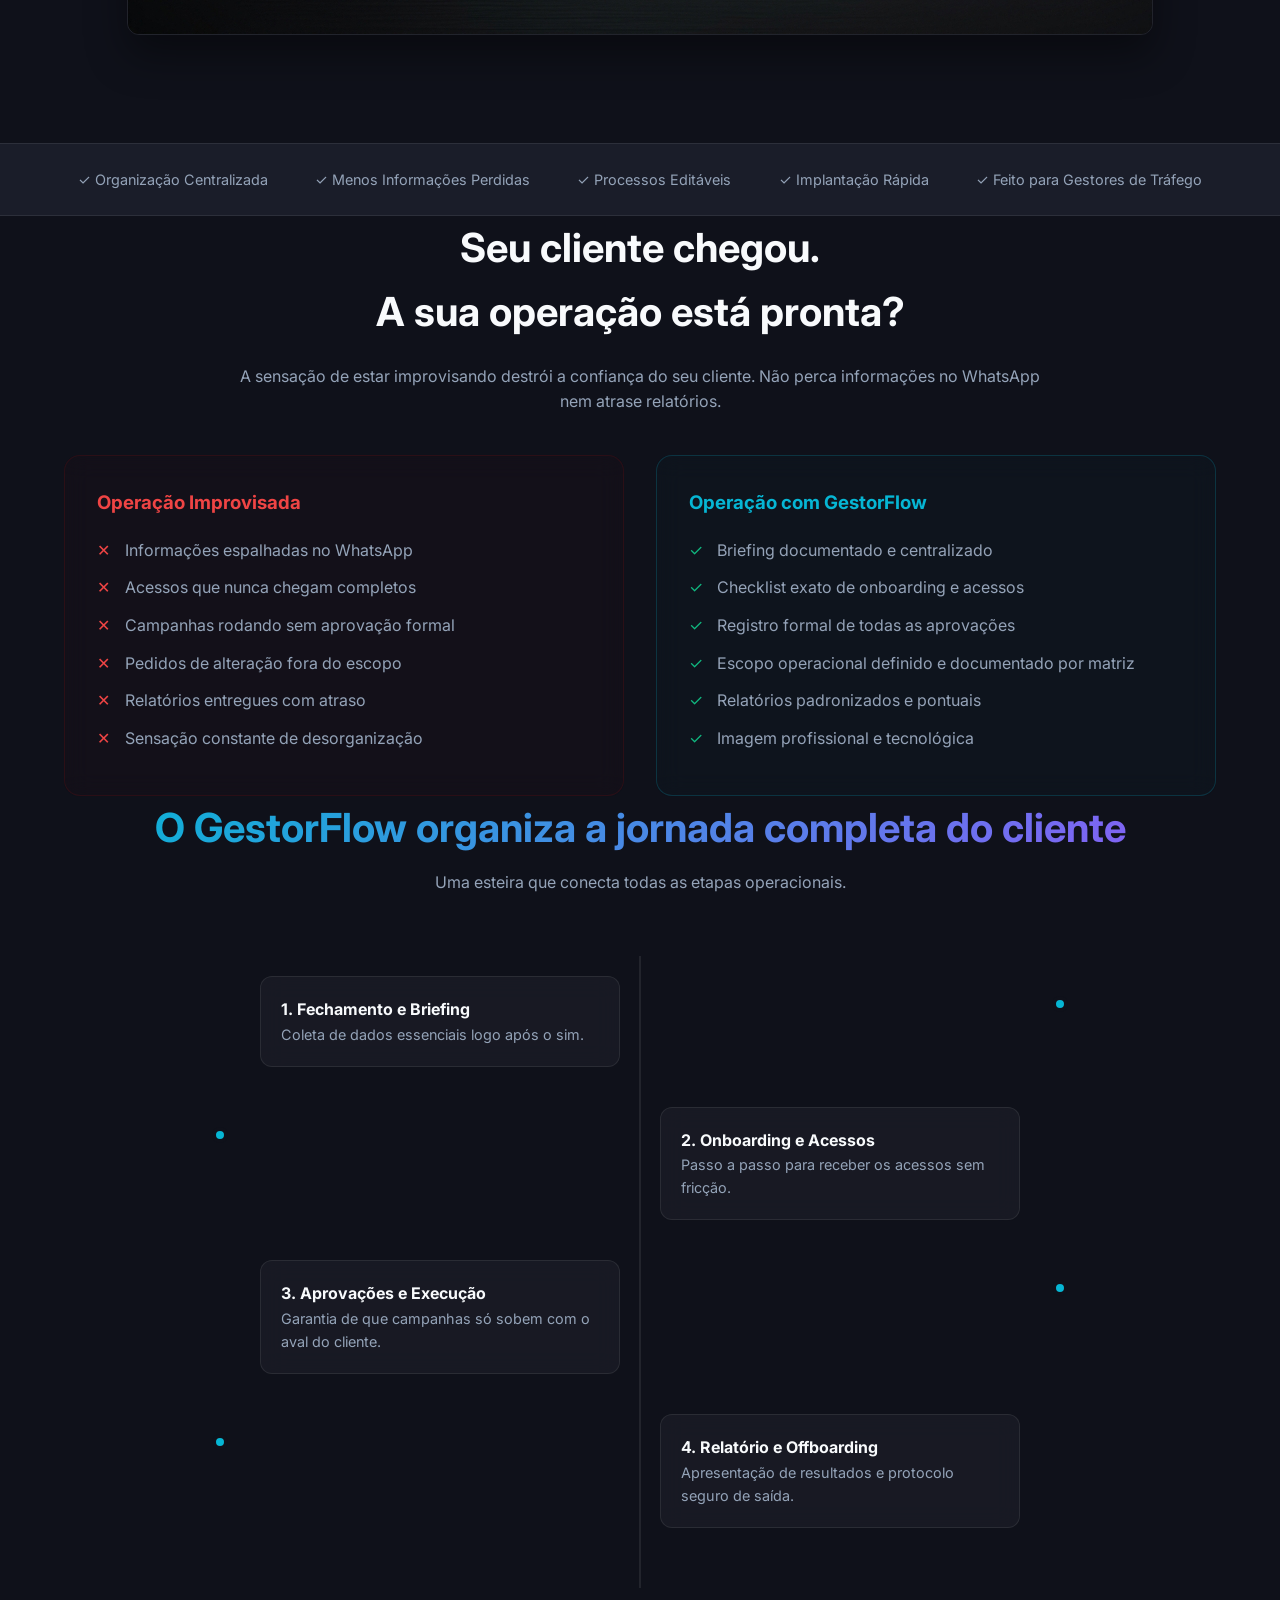
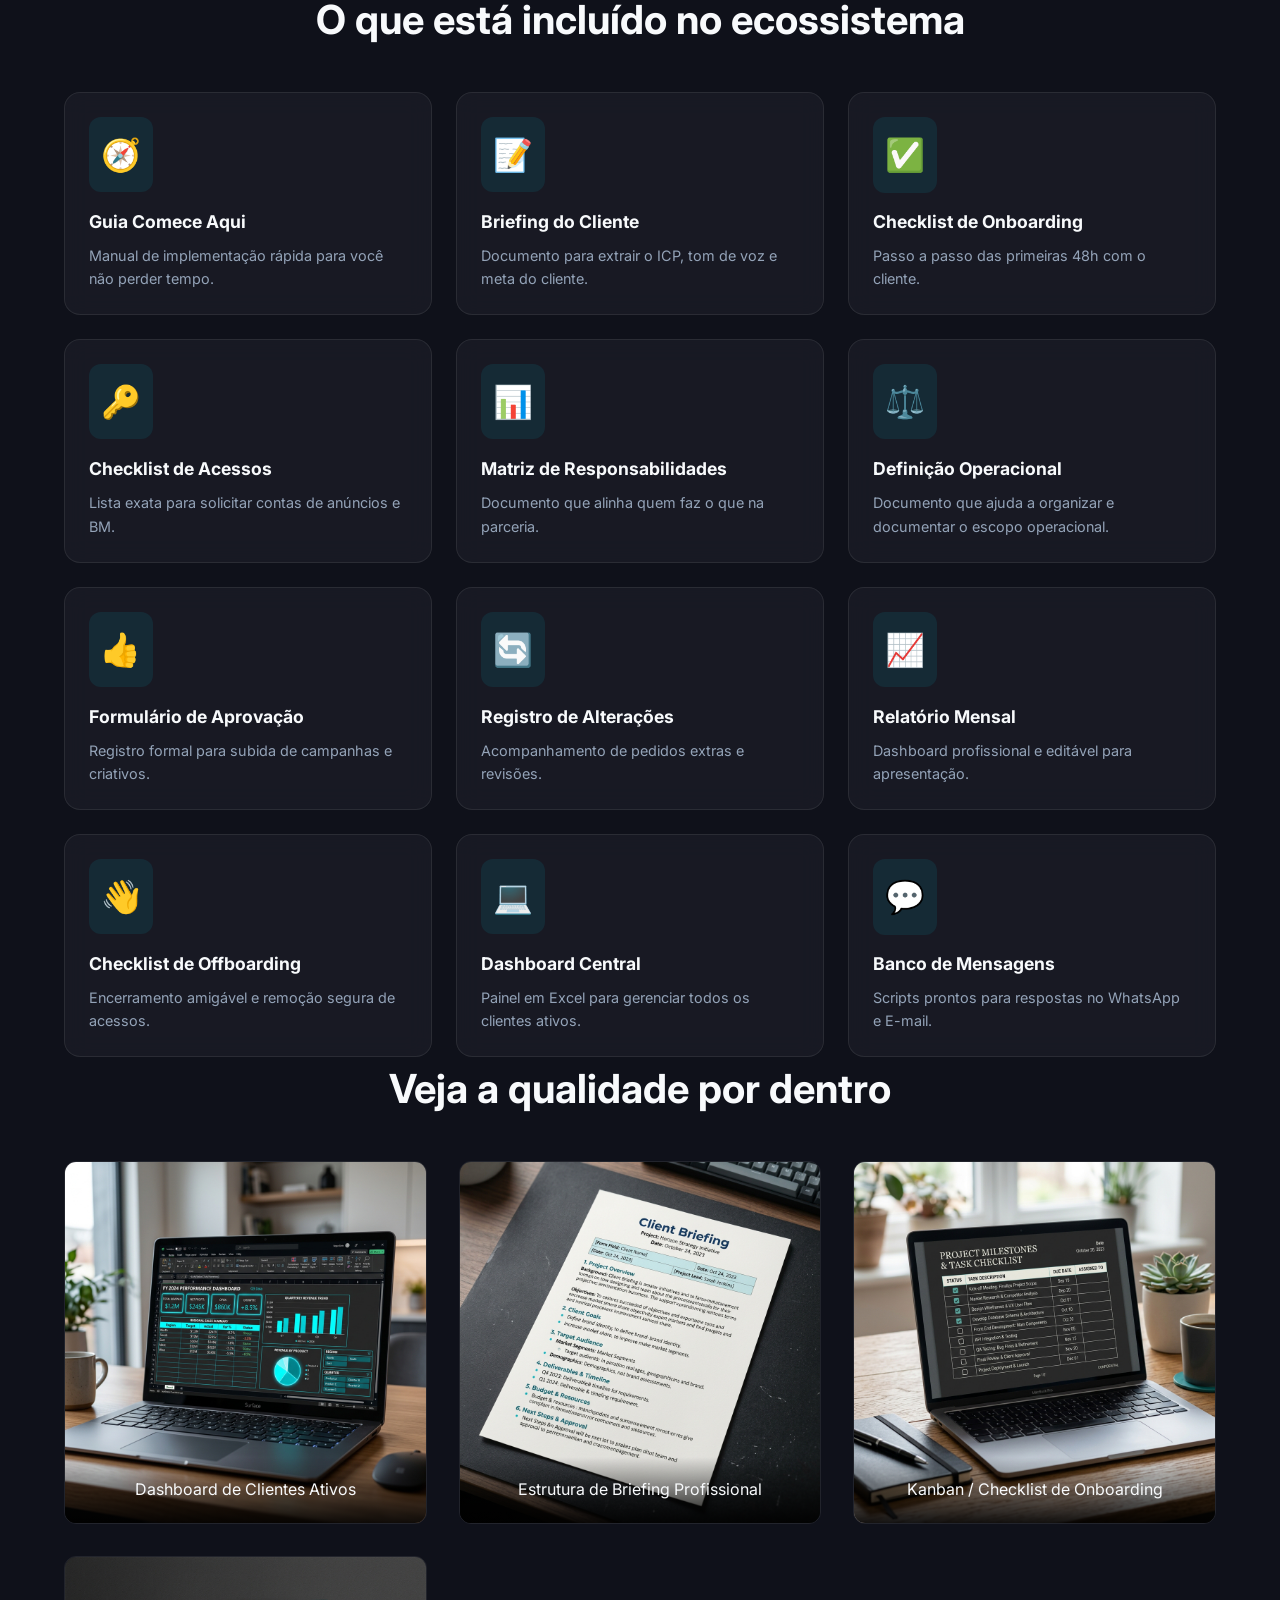
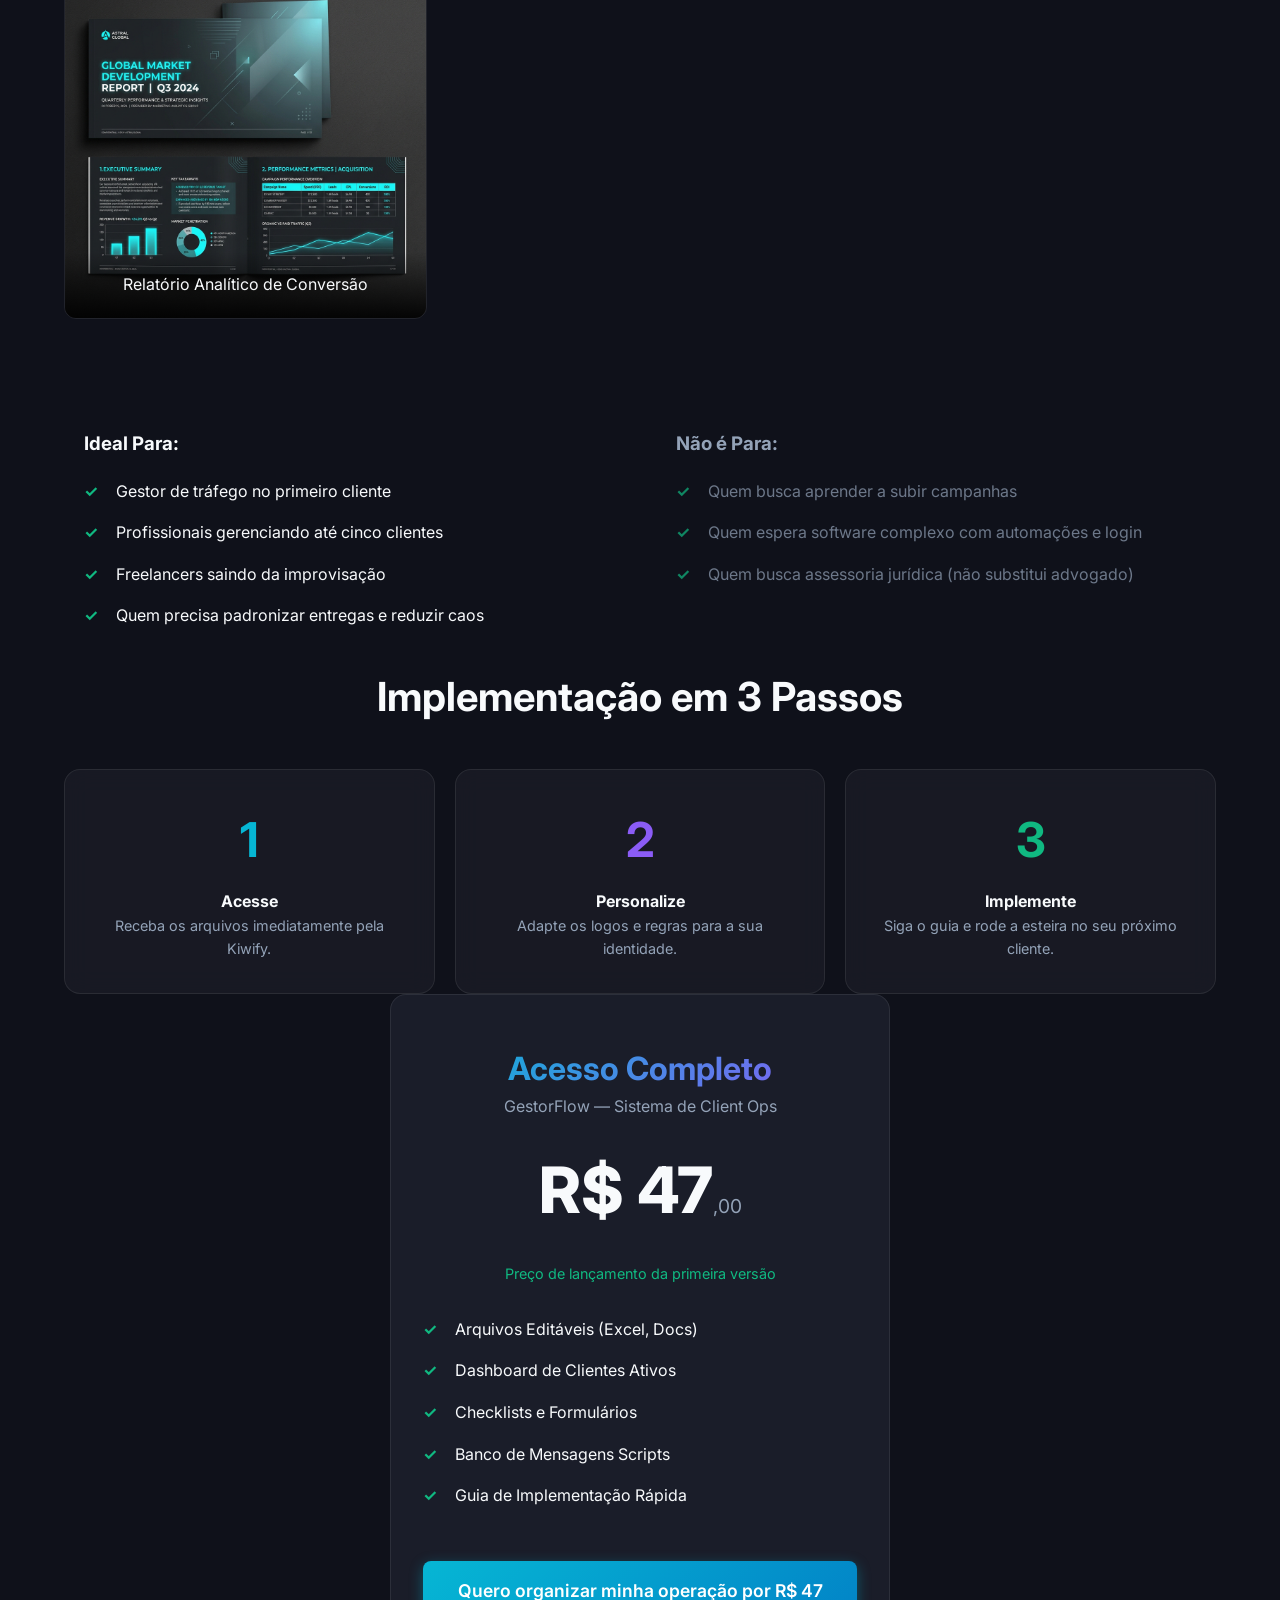
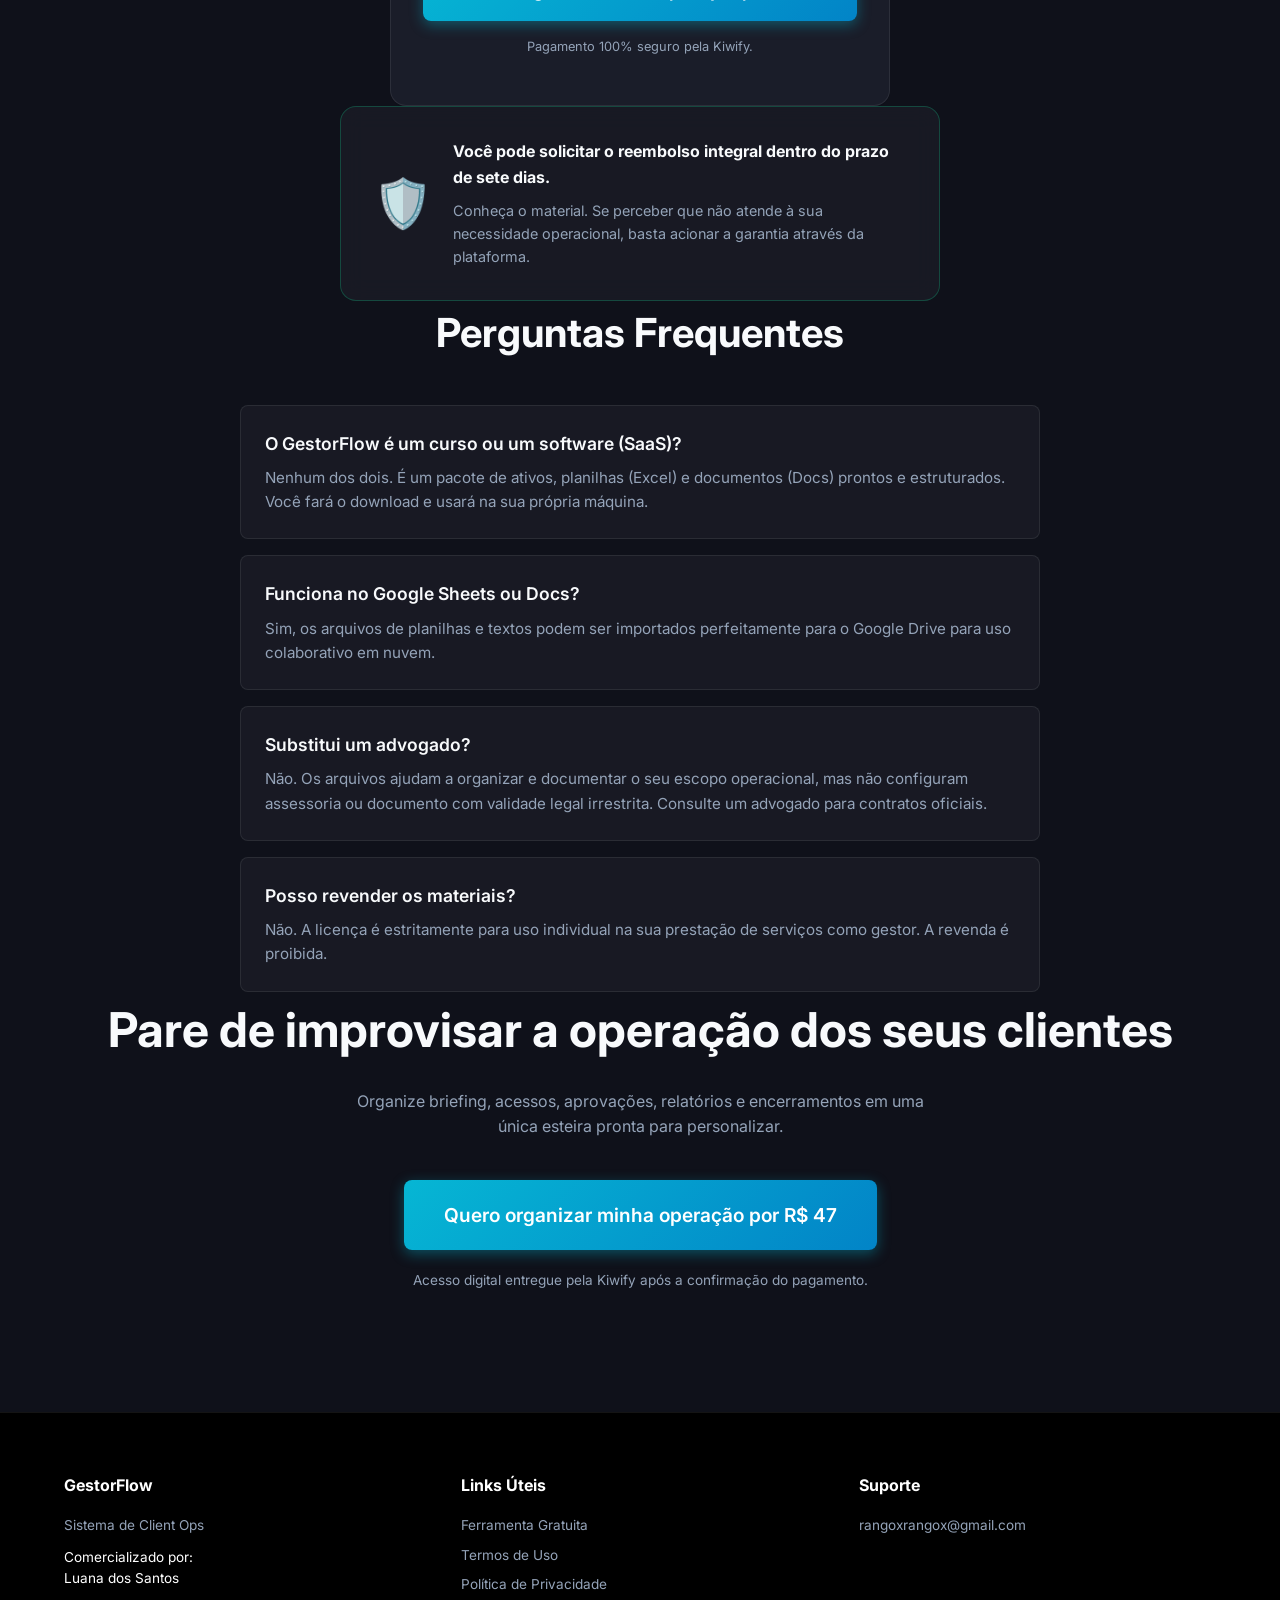
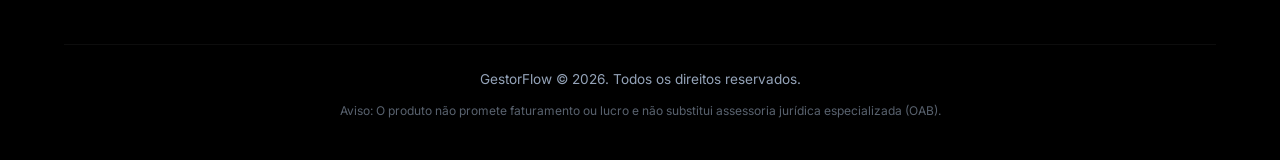
==== commit 71442f63: "Add files via upload" ====
--- a/index.html
+++ b/index.html
@@ -324,7 +324,7 @@
             </div>
             <div class="faq-item">
                 <div class="faq-q">Substitui um advogado?</div>
-                <div class="faq-a">Não. Os arquivos protegem o seu escopo operacional, mas não configuram assessoria ou documento com validade legal irrestrita. Consulte um advogado para contratos oficiais.</div>
+                <div class="faq-a">Não. Os arquivos ajudam a organizar e documentar o seu escopo operacional, mas não configuram assessoria ou documento com validade legal irrestrita. Consulte um advogado para contratos oficiais.</div>
             </div>
             <div class="faq-item">
                 <div class="faq-q">Posso revender os materiais?</div>
